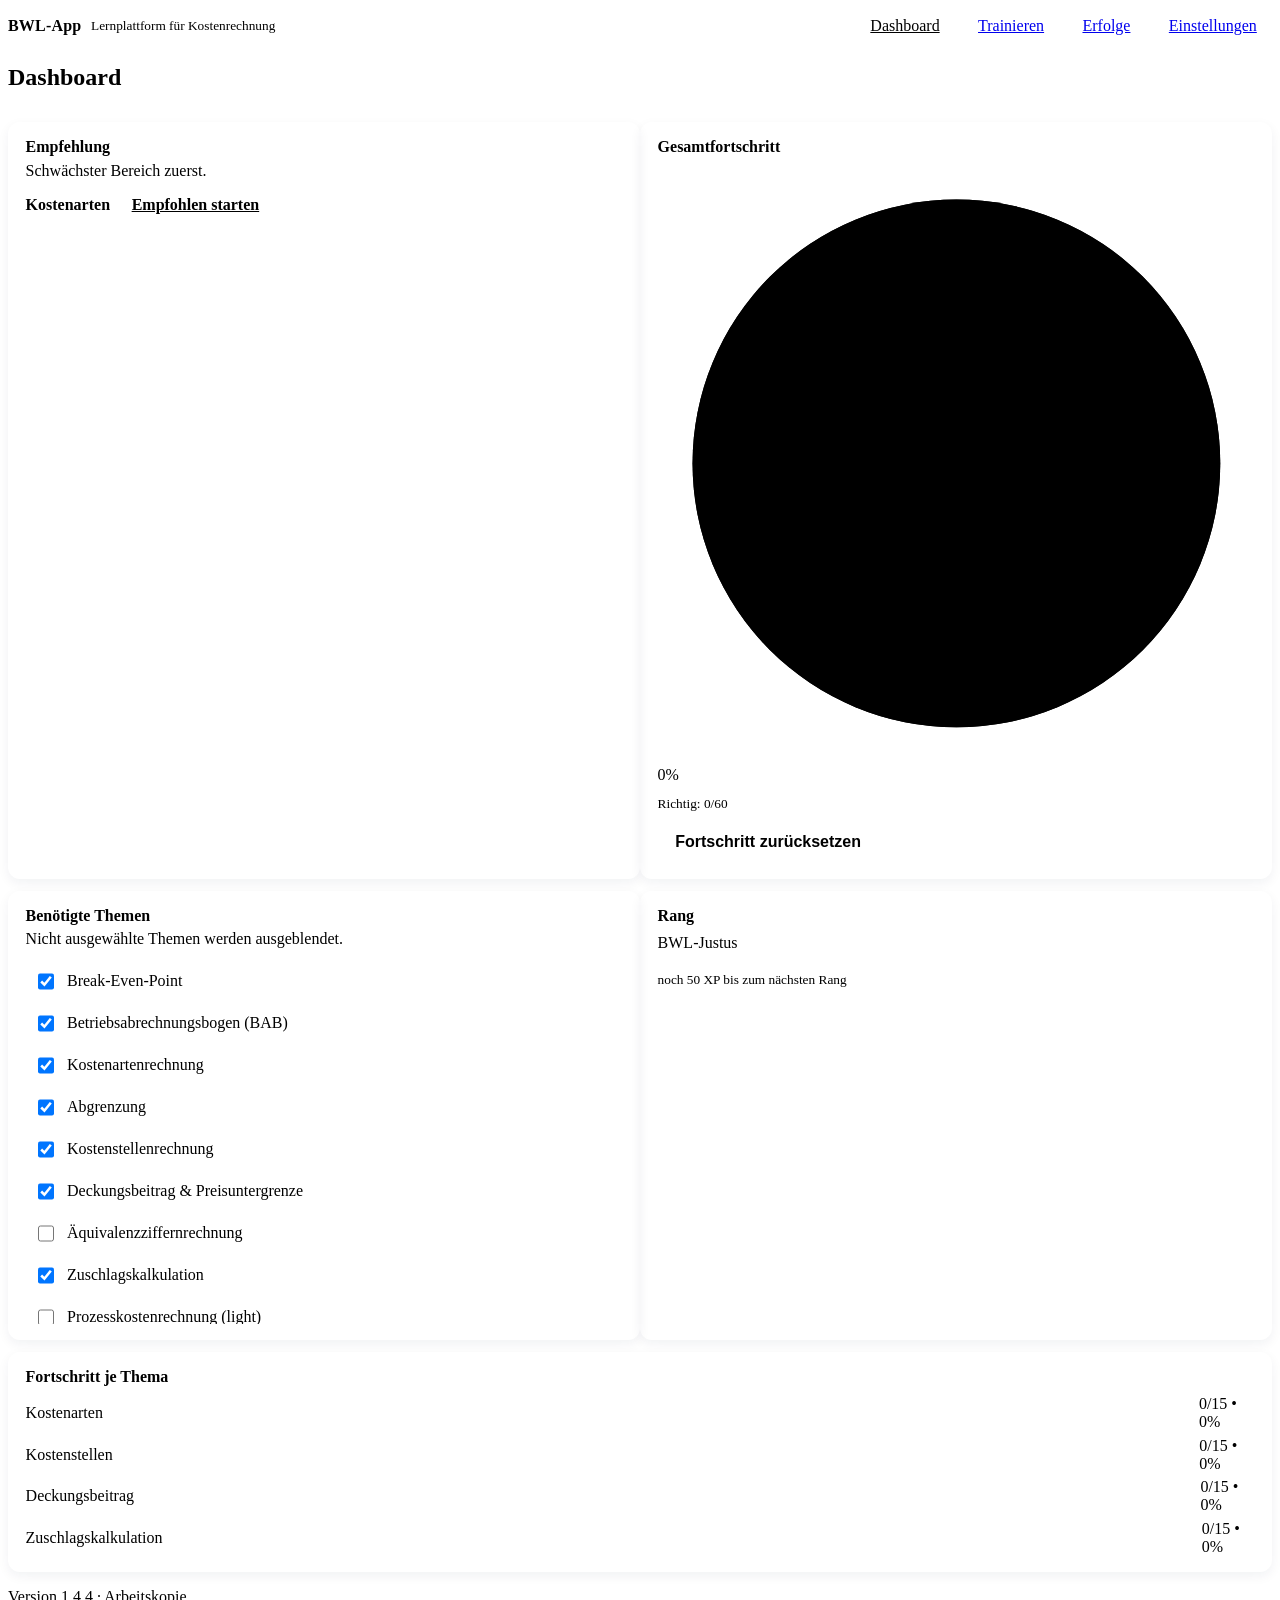
==== index.html @ d72f7c81 "Integrate BWL source improvements with portable repository documentation" ====
<!doctype html>
<html lang="de">
<head>
  <meta charset="utf-8">
  <meta name="viewport" content="width=device-width, initial-scale=1">
  <meta name="color-scheme" content="light dark">
  <title>BWL-App</title>
  <link rel="stylesheet" href="css/style.base.css">
  <link rel="stylesheet" href="css/style.layout.css">
  <link rel="stylesheet" href="css/style.components.css">
  <link rel="stylesheet" href="css/style.accessibility.css">
  <link rel="stylesheet" href="css/style.animations.css">
  <link rel="stylesheet" href="css/style.dashboard.css"><!-- optional je Seite -->
</head>
<body data-page="dashboard">
  <header class="app">
    <div class="container">
      <div class="brand">
        <strong class="brand-title">BWL-App</strong>
        <small class="muted brand-sub">Lernplattform für Kostenrechnung</small>
      </div>
      <nav aria-label="Hauptnavigation">
        <ul class="nav">
          <li><a class="nav-link" href="dashboard.html">Dashboard</a></li>
          <li><a class="nav-link" href="train.html">Trainieren</a></li>
          <li><a class="nav-link" href="achievements.html">Erfolge</a></li>
          <li><a class="nav-link" href="settings.html">Einstellungen</a></li>
        </ul>
      </nav>
    </div>
  </header>
  <main class="container no-page-scroll">
  <section class="card card-fit">
    <h2>Dashboard</h2>
    <div id="notice-disabled" class="mini-card" hidden role="status">
      <p id="notice-disabled-text"></p>
      <button class="btn ghost" id="btn-notice-close" type="button">Schließen</button>
    </div>


    <div class="grid grid-2 clamp-gap">
      <div class="mini-card">
        <h3>Empfehlung</h3>
        <p class="muted">Schwächster Bereich zuerst.</p>
        <div class="flex gap-sm items-center">
          <strong id="recommend-topic">–</strong>
          <a class="btn" id="btn-start-recommend" href="train.html">Empfohlen starten</a>
        </div>
      </div>

      <div class="mini-card">
        <h3>Gesamtfortschritt</h3>
        <div class="flex gap-md items-center">
          <div class="donut" id="overall-progress-donut" role="img" aria-label="Gesamtfortschritt">
            <svg viewBox="0 0 36 36" class="donut-svg" aria-hidden="true">
              <circle class="donut-track" cx="18" cy="18" r="15.9155"></circle>
              <circle class="donut-fill" id="overall-progress-arc" cx="18" cy="18" r="15.9155" stroke-dasharray="0 100"></circle>
            </svg>
            <span id="overall-progress-label" class="donut-label">0%</span>
          </div>
          <div class="flex-1">
            <div class="bar bar-tall"><i id="overall-progress-bar" class="w-0"></i></div>
            <small class="muted">Richtig: <span id="overall-correct">0</span>/<span id="overall-total">0</span></small>
          </div>
        </div>
        <button id="btn-reset-progress" class="btn ghost small" type="button">Fortschritt zurücksetzen</button>
      </div>
    </div>

    <div class="grid grid-2 clamp-gap">
      <div class="mini-card">
        <h3>Benötigte Themen</h3>
        <p class="meta">Nicht ausgewählte Themen werden ausgeblendet.</p>
        <ul id="topic-prefs" class="checklist slim-scroll">
            <li><label><input type="checkbox" data-topic="break_even" checked> Break‑Even‑Point</label></li>
            <li><label><input type="checkbox" data-topic="bab" checked> Betriebsabrechnungsbogen (BAB)</label></li>
            <li><label><input type="checkbox" data-topic="kostenarten" checked> Kostenartenrechnung</label></li>
            <li><label><input type="checkbox" data-topic="abgrenzung" checked> Abgrenzung</label></li>
            <li><label><input type="checkbox" data-topic="kostenstellen" checked> Kostenstellenrechnung</label></li>
            <li><label><input type="checkbox" data-topic="deckungsbeitrag" checked> Deckungsbeitrag & Preisuntergrenze</label></li>
            <li><label><input type="checkbox" data-topic="aequivalenz" checked> Äquivalenzziffernrechnung</label></li>
            <li><label><input type="checkbox" data-topic="zuschlag" checked> Zuschlagskalkulation</label></li>
            <li><label><input type="checkbox" data-topic="prozesskosten" checked> Prozesskostenrechnung (light)</label></li>
            <li><label><input type="checkbox" data-topic="kennzahlen" checked> Kennzahlen (Liquidität, EK‑Quote, Cashflow)</label></li>
            <li><label><input type="checkbox" data-topic="investition" checked> Investitionsrechnung (Amortisation)</label></li>
            <li><label><input type="checkbox" data-topic="lager" checked> Lagerkennziffern</label></li>
          </ul>
      </div>

      <div class="mini-card">
        <h3>Rang</h3>
        <div class="rank-row"><span id="rank-badge-dashboard" class="badge pill">BWL-Justus</span></div>
        <div class="level">
          <div class="bar"><i id="rank-level-fill-dashboard"></i></div>
          <small id="rank-level-label-dashboard" class="muted">Level 1 → 2 · 0/100 XP</small>
        </div>
      </div>
    </div>

    <div class="mini-card slim-scroll">
      <h3>Fortschritt je Thema</h3>
      <div id="topic-progress" class="prog-list"></div>
    </div>
  </section>
</main>



    <footer class="footer">
    <div class="container">
      <p class="muted version-text">Version <span id="app-version">–</span></p>
    </div>
  </footer>


  <script defer src="js/topics.js"></script>
  <script defer src="js/progress.js"></script>
  <script defer src="js/app-shell.js"></script>
  <script defer src="js/quickstart.js"></script>
  <script defer src="js/app.js"></script>
</body>
</html>
---- css/style.layout.css ----
/* ==== LAYOUT: Container, Header, Nav, Grids, Seiten ===================== */

.container{ max-width:1280px; margin:0 auto; padding: calc(var(--space) * 1.25); }
main.container{ padding-top: var(--space-xl); padding-bottom: var(--space-xl); }

.app{ position:sticky; top:0; z-index:40; background:var(--surface); border-bottom:1px solid var(--line); }
.app .container{ display:flex; align-items:center; justify-content:space-between; gap:var(--space); flex-wrap:wrap; }
.brand{ display:flex; align-items:center; gap:.6rem; }
.brand strong{ font-weight:800; letter-spacing:.2px; }

/* Navigation */
.nav{ list-style:none; display:flex; gap:.5rem; padding:0; margin:0; flex-wrap:wrap; }
.nav-btn{
  appearance:none; cursor:pointer; font-weight:800;
  font-size: var(--fs-16);
  border:1px solid var(--line); background:var(--surface); color:var(--ink);
  padding:.55rem .95rem;
  transition: background .15s, box-shadow .18s, transform .06s, border-color .2s;
}
.nav-btn:hover{ background: var(--brand-soft); }
.nav-btn:active{ transform: translateY(1px); }
.nav-btn[aria-current="page"]{ background:var(--brand); color:var(--brand-ink); border-color:transparent; box-shadow:var(--shadow-sm); }

/* Grids & Cards Rahmen */
.grid{ display:grid; grid-template-columns: repeat(12, 1fr); gap: calc(var(--space-lg) * 1.35); }
.grid > *{ grid-column: span 12; }
@media (min-width: 900px){ .grid > *{ grid-column: span 6; } }

.card{
  grid-column: span 12;
  background:var(--surface);
  border:1px solid var(--line);
  border-radius: calc(var(--radius) + 2px);
  padding: calc(var(--space-xl) * 1.05);
  --space-inner: 1rem;
  box-shadow: var(--shadow);
  transition: transform .22s, box-shadow .3s;
}
.card:hover{ transform:none; box-shadow: var(--shadow); }
.card h3{ font-size: var(--fs-20); font-weight:600; margin:0 0 .35rem 0; }
.card .subtle, .card p.subtle{ color:var(--muted); font-size: var(--fs-16); margin:0 0 1rem 0; }
.card > * + *{ margin-top: var(--space-inner); }

/* Dashboard spacing */
.grid.spaced{ gap: calc(var(--space-lg) * 1.6); }
.grid.spaced.two-col{ grid-template-columns: repeat(2, minmax(0,1fr)); }
.grid.spaced.one-col{ grid-template-columns: 1fr; }

/* --- Training Layout ----------------------------------------------------- */
/* Donut & Bars helpers (CSP-safe templates) */
.donut-row{ display:grid; grid-template-columns:auto 1fr; gap:.6rem; align-items:center; }
.donut-wrap{ display:flex; align-items:center; justify-content:center; }
.donut-info{ display:grid; gap:.25rem; }
.title-strong{ font-weight:800; }
.bar-card{ display:grid; gap:.4rem; }
.bar-head{ display:flex; justify-content:space-between; align-items:center; }

.train-layout{
  display:grid;
  grid-template-columns:minmax(0,1fr) minmax(280px,340px);
  gap: calc(var(--space-lg) * 1.15);
  align-items:start;
}
@media (max-width:1024px){
  .train-layout{ grid-template-columns:1fr; }
  .sidebar{ order:-1; }
}
.sidebar{
  display:grid; gap:var(--space); align-content:start;
  background:transparent; border:0; box-shadow:none; padding:0;
}
/* Seite selbst nicht scrollen */
.no-page-scroll {
  min-height: calc(100vh - var(--header-h, 64px) - var(--footer-h, 52px));
  display: grid;
}

/* Karte füllt die Höhe, Inhalt scrollt intern */
.card-fit {
  display: grid;
  grid-template-rows: auto 1fr;
  min-height: calc(100vh - var(--header-h, 64px) - var(--footer-h, 52px) - 2rem);
}

.slim-scroll {
  overflow: auto;
  max-height: 40vh; /* bei Bedarf je Karte anpassen */
}

/* Train-Layout: Sidebar fix, Task scrollt intern */
.task-area .task-slot { overflow: auto; max-height: 50vh; }
.sidebar .mini-card.slim-scroll { max-height: 50vh; }

/* --- Fix: Task area sometimes not visible ------------------------------ */
/* Ensure the training card lays out a header (controls) and a content slot */
.task-area{ 
  display:grid; 
  grid-template-rows:auto 1fr; 
  gap: var(--space);
}

/* The slot that receives the generated exercise must have height */
.task-area .task-slot{
  display:block;
  min-height: 320px;              /* guarantees visible area */
  padding: .25rem 0;              /* breathing room without breaking layout */
  overflow:auto;                  /* scroll inside, not the page */
}

/* If engine hasn’t mounted content yet, show a subtle placeholder */
.task-area .task-slot:empty::before{
  content: "Keine Aufgabe verfügbar – wähle ein Thema und klicke Start.";
  color: var(--muted);
  font-size: var(--fs-16);
}

/* Prevent parent containers from collapsing in the train view */
.train-layout .card-fit{ 
  grid-template-rows:auto 1fr; 
  min-height: calc(100vh - var(--header-h, 64px) - var(--footer-h, 52px) - 2rem);
}

/* Slightly larger internal scroll height so long tasks fit */
.task-area .task-slot.slim-scroll{ max-height: 60vh; }
/* Integration: header, task, controls, calculator within the existing train layout. */
.task-area { grid-template-rows: auto minmax(320px, 1fr) auto auto; min-width: 0; }
.task-controls { flex-wrap: wrap; }
.grid.spaced > * { grid-column: auto; }
@media (max-width: 640px) { .grid.spaced.two-col { grid-template-columns: 1fr; } }
---- css/style.components.css ----
/* ==== COMPONENTS: Cards, Buttons, Forms, Tiles, Calc, Progress, Tooltips */

.card h2 + p, .card h3 + p{ margin-top:.35rem; }

/* Buttons */
.btn{
  appearance:none; cursor:pointer; font-weight:800; font-size: var(--fs-16);
  border:1px solid var(--line); background:var(--surface); color:var(--ink);
  border-radius:12px; padding:.75rem 1.1rem;
  transition: transform .06s, box-shadow .18s, background-color .12s, border-color .12s;
}
.btn.ghost{ background: transparent; color: var(--brand); border-color: var(--brand); }
.btn.ghost:hover{ background: var(--brand-soft); }
.btn.primary{ background:var(--brand); color:var(--brand-ink); border-color:transparent; box-shadow: var(--shadow-sm); }
.btn:hover{ box-shadow: 0 6px 16px rgba(10,37,64,.10); }
.btn-sm{ padding:.55rem .8rem; font-size:var(--fs-14); }
.btn-lg{ padding:.9rem 1.25rem; font-size:var(--fs-18); }
.btn.btn-xs{ padding:.35rem .6rem; font-size:12px; border-radius:8px; }
.btn.ghost.btn-xs{ color:var(--muted); border-color: var(--line); }
/* Toggle-sized button */
.btn.toggle{ padding:.3rem .55rem; font-size:12px; border-radius:999px; }
.btn:disabled, .btn[disabled]{ opacity:.55; cursor:not-allowed; filter:grayscale(.1); box-shadow:none; }

/* Active tab indication via aria-current */
nav [aria-current="page"],
.btn[aria-current="page"]{
  background: var(--brand-soft);
  border-color: color-mix(in oklab, var(--brand), white 35%);
  color: var(--brand);
}

/* Prüfen-Button reagiert auf Ergebnis (Animationen in style.animations.css) */
.btn.ok{
  background: color-mix(in oklab, var(--ok), white 18%);
  color: var(--brand-ink);
  border-color: transparent;
  box-shadow: 0 0 0 2px rgba(26,158,103,.18);
}
.btn.err{
  background: color-mix(in oklab, var(--err), white 14%);
  color: var(--brand-ink);
  border-color: transparent;
  box-shadow: 0 0 0 2px rgba(214,69,69,.18);
}

/* Actions-Reihen */
.card .actions, .task-controls{
  display:flex; gap:.6rem; align-items:center; margin-top:1rem;
}
.card .actions .btn.primary, .task-controls .btn.primary{ margin-left:auto; }

/* Formulare */
select, input{
  padding:.65rem .9rem; border-radius:10px; font-weight:700; font-size: var(--fs-16);
  border:1.5px solid var(--line-strong); background:var(--surface); color:var(--ink);
  transition: background-color .12s, border-color .12s, box-shadow .15s;
}
input.ok{ border-color: var(--ok) !important; background:#F3FCF7 !important; }
input.err{ border-color: var(--err) !important; background:#FFF2F1 !important; }

/* Dashboard CTA sizes */
#btn-quickstart, #btn-reco{ font-size: var(--fs-14); padding:.5rem .8rem; line-height: 1.2; }
#dashboard select{ font-size: var(--fs-14); padding:.45rem .7rem; }

/* Checklist */
.checklist{ list-style:none; padding:0; margin:0; display:grid; gap:.5rem; }
.checklist li{ margin:0; }
.checklist label{ display:flex; align-items:center; gap:.6rem; padding:.35rem .5rem; border:1px dashed var(--line); border-radius:10px; }
.checklist input[type="checkbox"]{ width:1.05rem; height:1.05rem; accent-color: var(--brand); }

/* Tiles */
.tile{
  display:flex; flex-direction:column; align-items:flex-start; gap:.25rem; cursor:pointer;
  padding:1.05rem 1.15rem; border:1px solid var(--line); border-radius:12px; background:var(--surface); box-shadow: var(--shadow-sm);
  transition: border-color .15s, background-color .15s, box-shadow .18s, transform .06s;
}
.tile .t{ font-weight:800; letter-spacing:.2px; }
.tile small{ font-size: var(--fs-14); color: var(--muted); }
.tile:hover{
  background: color-mix(in oklab, var(--brand-soft), white 60%);
  border-color: color-mix(in oklab, var(--brand), white 40%);
  box-shadow: var(--shadow);
}
.tile:active{ transform: translateY(1px); }
@media (min-width:1200px){ #topic-tiles > *{ grid-column: span 4; } }

/* Mini-Cards (Sidebar) */
.mini-card{
  background:var(--surface); border:1px solid var(--line); border-radius:12px;
  padding:1rem 1.1rem; box-shadow:0 4px 12px rgba(10,37,64,.06);
  transition: transform .18s, box-shadow .28s;
}
.mini-card > * + *{ margin-top:.55rem; }
.mini-card:hover{ transform: translateY(-1px); box-shadow: var(--shadow); }

/* Mini-card Icons */
.mini-card[data-icon]{ padding-left: calc(.8rem + 32px + .6rem); position:relative; }
.mini-card[data-icon]::before{
  content:""; position:absolute; left:.9rem; top:.9rem; width:24px; height:24px;
  background: currentColor; opacity:.9;
  -webkit-mask: var(--icon) no-repeat center / contain;
          mask: var(--icon) no-repeat center / contain;
}
.mini-card.icon-break-even{ --icon: url('../assets/icons/break-even.svg'); }
.mini-card.icon-bab{ --icon: url('../assets/icons/bab.svg'); }
.mini-card.icon-kostenarten{ --icon: url('../assets/icons/kostenarten.svg'); }
.mini-card.icon-abgrenzung{ --icon: url('../assets/icons/abgrenzung.svg'); }
.mini-card.icon-kostenstellen{ --icon: url('../assets/icons/kostenstellen.svg'); }
.mini-card.icon-stufenleiter{ --icon: url('../assets/icons/stufenleiter.svg'); }
.mini-card.icon-deckungsbeitrag{ --icon: url('../assets/icons/deckungsbeitrag.svg'); }
.mini-card.icon-aequivalenz{ --icon: url('../assets/icons/aequivalenz.svg'); }
.mini-card.icon-zuschlag{ --icon: url('../assets/icons/zuschlag.svg'); }
.mini-card.icon-prozesskosten{ --icon: url('../assets/icons/prozesskosten.svg'); }
.mini-card.icon-kennzahlen{ --icon: url('../assets/icons/kennzahlen.svg'); }
.mini-card.icon-investition{ --icon: url('../assets/icons/investition.svg'); }
.mini-card.icon-lager{ --icon: url('../assets/icons/lager.svg'); }

/* Calculator */
#calc-panel{ border:1px solid var(--line); border-radius:12px; }
#calc-panel .calc-output{
  width:100%; font-weight:800; font-size: var(--fs-18);
  padding:.65rem .75rem; border:1.5px solid var(--line-strong); border-radius:10px;
  background:var(--surface); color:var(--ink);
}
.calc-card{ margin-top:.6rem; padding:1rem; }
.calc-header{ display:flex; align-items:center; justify-content:space-between; gap:.6rem; flex-wrap:wrap; }
.calc-body{ margin-top:.6rem; }
.calc-hint{ display:block; margin-top:.35rem; }

/* Progress */
.progress{ display:grid; gap:.35rem; }
.progress .row{ display:flex; align-items:center; gap:.6rem; }
.progress .label, .progress .value{ color:var(--muted); font-size:var(--fs-14); }
.progress .value{ margin-left:auto; }
.progress .track{
  width:100%; height:10px; border-radius:999px;
  background:var(--bar-bg); border:1px solid var(--line);
  overflow:hidden; position:relative;
}
.progress .fill{ height:100%; width:0%; background:var(--bar); border-radius:999px; transition: width .25s ease; }
/* Legacy alias */
.bar{ width:100%; height:10px; background:var(--bar-bg); border:1px solid var(--line); border-radius:999px; overflow:hidden; }
.bar > .fill{ height:100%; width:0%; background:var(--bar); transition: width .25s ease; border-radius:999px; }

/* Width utilities (CSP-safe) */
[class^="w-"], [class*=" w-"]{ max-width:100%; }
.w-0{width:0%} .w-1{width:1%} .w-2{width:2%} .w-3{width:3%} .w-4{width:4%} .w-5{width:5%}
.w-6{width:6%} .w-7{width:7%} .w-8{width:8%} .w-9{width:9%} .w-10{width:10%}
.w-11{width:11%} .w-12{width:12%} .w-13{width:13%} .w-14{width:14%} .w-15{width:15%}
.w-16{width:16%} .w-17{width:17%} .w-18{width:18%} .w-19{width:19%} .w-20{width:20%}
.w-21{width:21%} .w-22{width:22%} .w-23{width:23%} .w-24{width:24%} .w-25{width:25%}
.w-26{width:26%} .w-27{width:27%} .w-28{width:28%} .w-29{width:29%} .w-30{width:30%}
.w-31{width:31%} .w-32{width:32%} .w-33{width:33%} .w-34{width:34%} .w-35{width:35%}
.w-36{width:36%} .w-37{width:37%} .w-38{width:38%} .w-39{width:39%} .w-40{width:40%}
.w-41{width:41%} .w-42{width:42%} .w-43{width:43%} .w-44{width:44%} .w-45{width:45%}
.w-46{width:46%} .w-47{width:47%} .w-48{width:48%} .w-49{width:49%} .w-50{width:50%}
.w-51{width:51%} .w-52{width:52%} .w-53{width:53%} .w-54{width:54%} .w-55{width:55%}
.w-56{width:56%} .w-57{width:57%} .w-58{width:58%} .w-59{width:59%} .w-60{width:60%}
.w-61{width:61%} .w-62{width:62%} .w-63{width:63%} .w-64{width:64%} .w-65{width:65%}
.w-66{width:66%} .w-67{width:67%} .w-68{width:68%} .w-69{width:69%} .w-70{width:70%}
.w-71{width:71%} .w-72{width:72%} .w-73{width:73%} .w-74{width:74%} .w-75{width:75%}
.w-76{width:76%} .w-77{width:77%} .w-78{width:78%} .w-79{width:79%} .w-80{width:80%}
.w-81{width:81%} .w-82{width:82%} .w-83{width:83%} .w-84{width:84%} .w-85{width:85%}
.w-86{width:86%} .w-87{width:87%} .w-88{width:88%} .w-89{width:89%} .w-90{width:90%}
.w-91{width:91%} .w-92{width:92%} .w-93{width:93%} .w-94{width:94%} .w-95{width:95%}
.w-96{width:96%} .w-97{width:97%} .w-98{width:98%} .w-99{width:99%} .w-100{width:100%}

/* Tooltips (CSP-safe) */
[data-tip]{ position:relative; }
[data-tip]::after{
  content: attr(data-tip);
  position:absolute; left:50%; transform:translateX(-50%) translateY(-6px);
  bottom:calc(100% + 8px); max-width:280px; width:max-content;
  padding:.35rem .55rem; font-size:.8rem; line-height:1.2; font-weight:600;
  color:var(--ink); background:var(--surface);
  border:1px solid var(--line); border-radius:8px; box-shadow:var(--shadow-sm);
  opacity:0; pointer-events:none; transition:opacity .12s, transform .12s; z-index:60; white-space:normal;
}
[data-tip]::before{
  content:""; position:absolute; left:50%; transform:translateX(-50%) rotate(45deg);
  bottom:calc(100% + 4px); width:10px; height:10px; background:var(--surface);
  border-left:1px solid var(--line); border-top:1px solid var(--line); opacity:0; transition:opacity .12s; z-index:61;
}
[data-tip]:hover::after,[data-tip]:focus-visible::after{ opacity:1; transform:translateX(-50%) translateY(0); }
[data-tip]:hover::before,[data-tip]:focus-visible::before{ opacity:1; }

/* Error Overlay (CSP-safe) */
.err-overlay{
  position: fixed; right: 12px; bottom: 12px; z-index: 99999;
  max-width: 420px; background: var(--surface); border:1px solid var(--line);
  border-radius: 10px; box-shadow: var(--shadow-lg);
  padding: 10px 12px; font-size: 12px; color: var(--ink);
}
.err-head{ display:flex; align-items:center; justify-content:space-between; gap:8px; }
.err-title{ font-weight:700; }
.err-stats{ opacity:.7; }
.err-list{ margin:6px 0 0; padding-left:18px; }
.err-actions{ display:flex; gap:8px; justify-content:flex-end; margin-top:8px; }

/* ==== Engine.js Tooltips (CSP-safe, global) ================================= */
#bwl-tip.bwl-tip{
  position: fixed;
  z-index: 9999;
  max-width: 28rem;
  pointer-events: none;
  padding: .45rem .6rem;
  border: 1px solid var(--line);
  border-radius: 8px;
  background: var(--surface);
  box-shadow: var(--shadow);
  font-size: var(--fs-14);
  color: var(--text);
  display: none; /* visibility controlled via .is-visible */
}
#bwl-tip.is-visible{ display:block; }
@media (prefers-reduced-motion: reduce){
  #bwl-tip{ transition: none !important; }
}

/* ==== Buttons: focus/active clarity & subtle visited-state =================== */
.btn:focus-visible{ outline: 3px solid color-mix(in oklab, var(--brand), white 60%); outline-offset: 2px; }
.btn:active{ transform: translateY(1px); }

/* When a check happened, keep button colored to match result (class applied in JS) */
.btn.ok.persist, .btn.err.persist{ filter: saturate(1.05); box-shadow: 0 0 0 3px color-mix(in oklab, var(--ink), transparent 90%); }

/* ==== Cards spacing tweaks (more breathing room inside cards) ================ */
.card > * + *{ margin-top: .75rem; }
.card .actions{ margin-top: 1rem; }

/* ==== Calculator hint pulse for empty enter (paired with .hint class) ======== */
input.hint{ animation: pulseGrey .16s ease-out; }

/* ==== Progress bars: keep a pleasant blue and smooth anim ==================== */
.progress .track{ background: var(--bar-bg, #EEF2F7); }
.progress .fill{ background: var(--bar, #5B9BFF); transition: width .25s ease; }

/* ==== Compact cards & tables for training tasks ============================ */
.card.compact{ font-size: var(--fs-14); line-height: 1.35; }

/* Base table (safe if not defined elsewhere) */
.bab-table{ width:100%; border-collapse:separate; border-spacing:0; }
.bab-table th, .bab-table td{ padding:.55rem .65rem; border-bottom:1px solid var(--line); vertical-align:middle; }
.bab-table th{ text-align:left; font-weight:800; }

/* Compact variant (smaller paddings for dense layouts) */
.bab-table.compact th, .bab-table.compact td{ padding:.4rem .5rem; }

/* Inputs inside tables stay readable but small */
.bab-table input{ width:10ch; max-width:100%; font-size:inherit; padding:.45rem .55rem; border-radius:8px; }

/* Inline info button ("i") used in tasks */
.info-btn{
  display:inline-grid; place-items:center; width:18px; height:18px;
  border:1px solid var(--line); border-radius:999px; font-size:11px; font-weight:800;
  color: var(--muted); background: var(--surface); cursor:help; margin-left:.35rem;
}
.info-btn:hover, .info-btn:focus-visible{ color: var(--brand); border-color: color-mix(in oklab, var(--brand), white 40%); }
/* Connections required by the merged templates; retain D's visual tokens. */
.task-fields { display: grid; gap: .6rem; }
.calc-table { width: 100%; border-collapse: separate; border-spacing: .5rem .4rem; }
.calc-table th { text-align: left; }
.bar > i { display: block; height: 100%; background: var(--bar); }
.nav-link { display: inline-block; padding: .55rem .95rem; border: 1px solid var(--line); border-radius: 10px; }
select.ok { border-color: var(--ok); }
select.err { border-color: var(--err); }
.btn[aria-disabled="true"] { opacity: .55; cursor: default; }
[hidden] { display: none !important; }
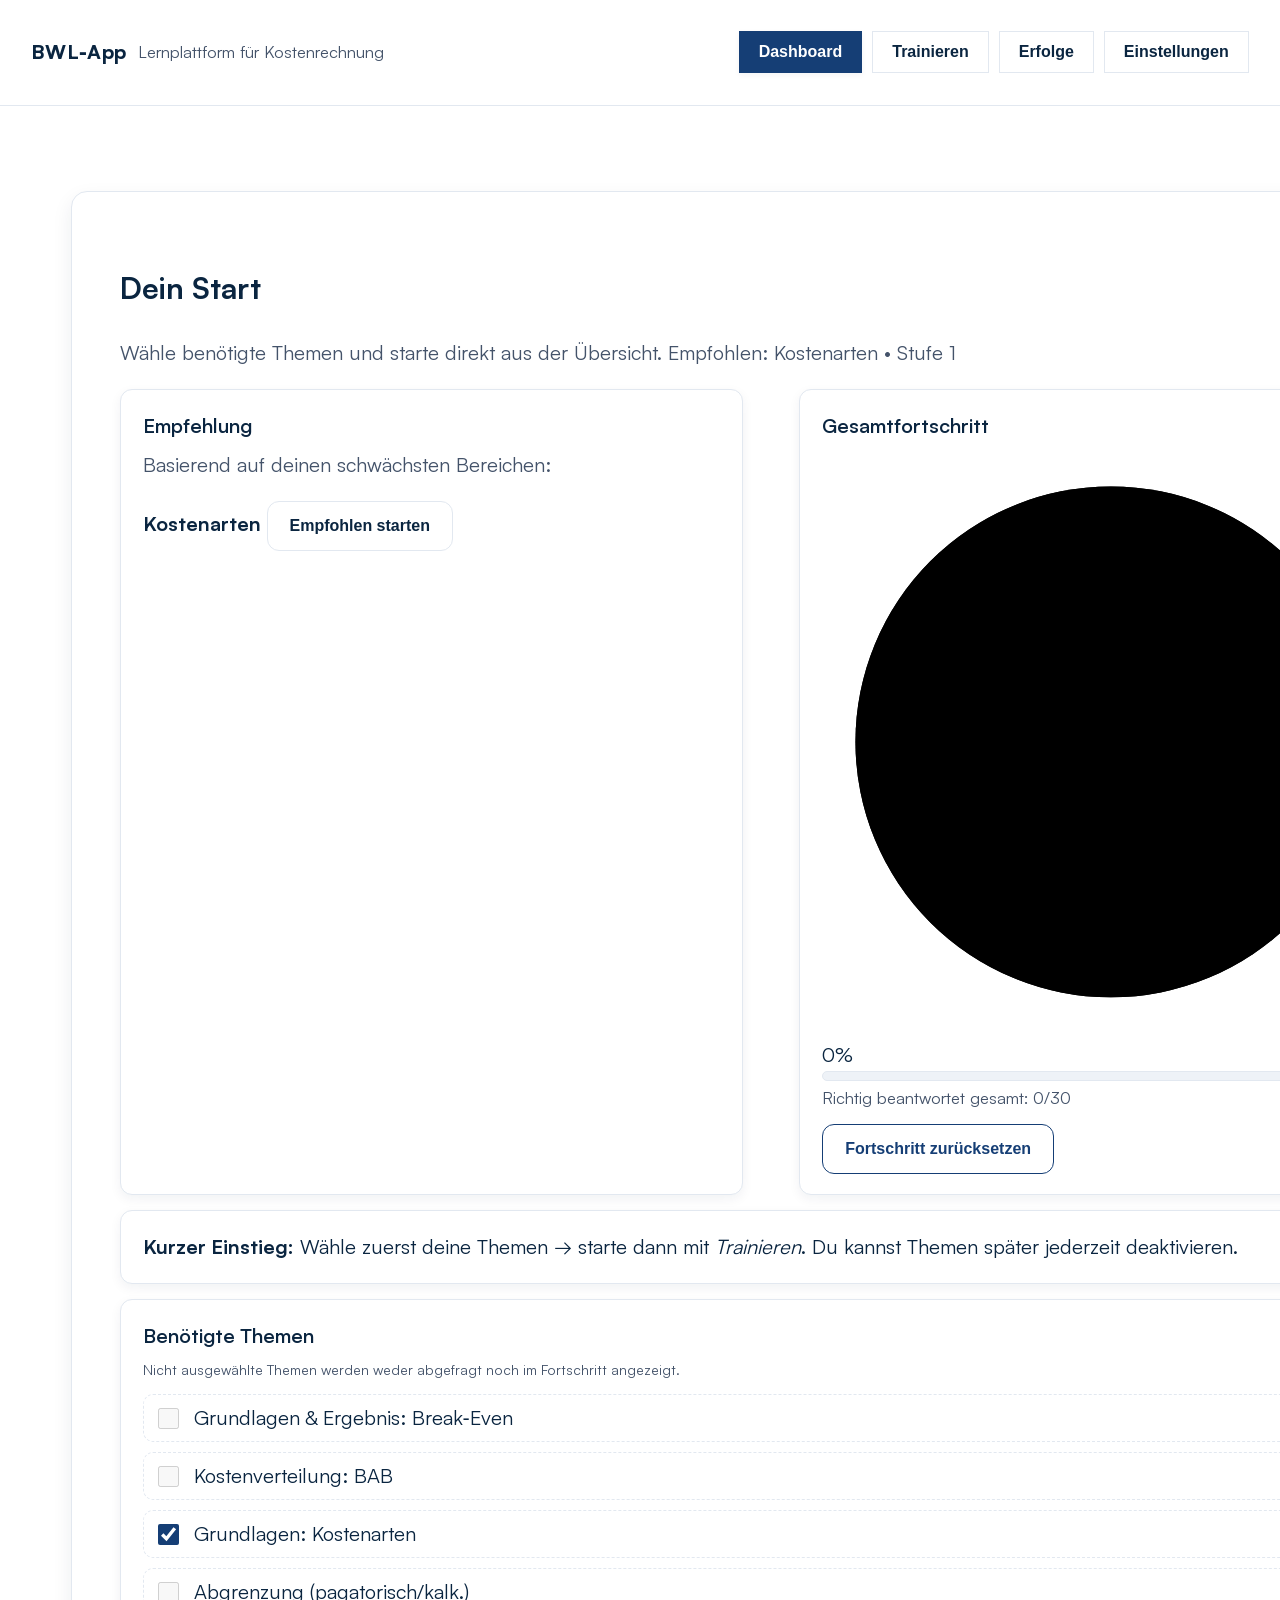
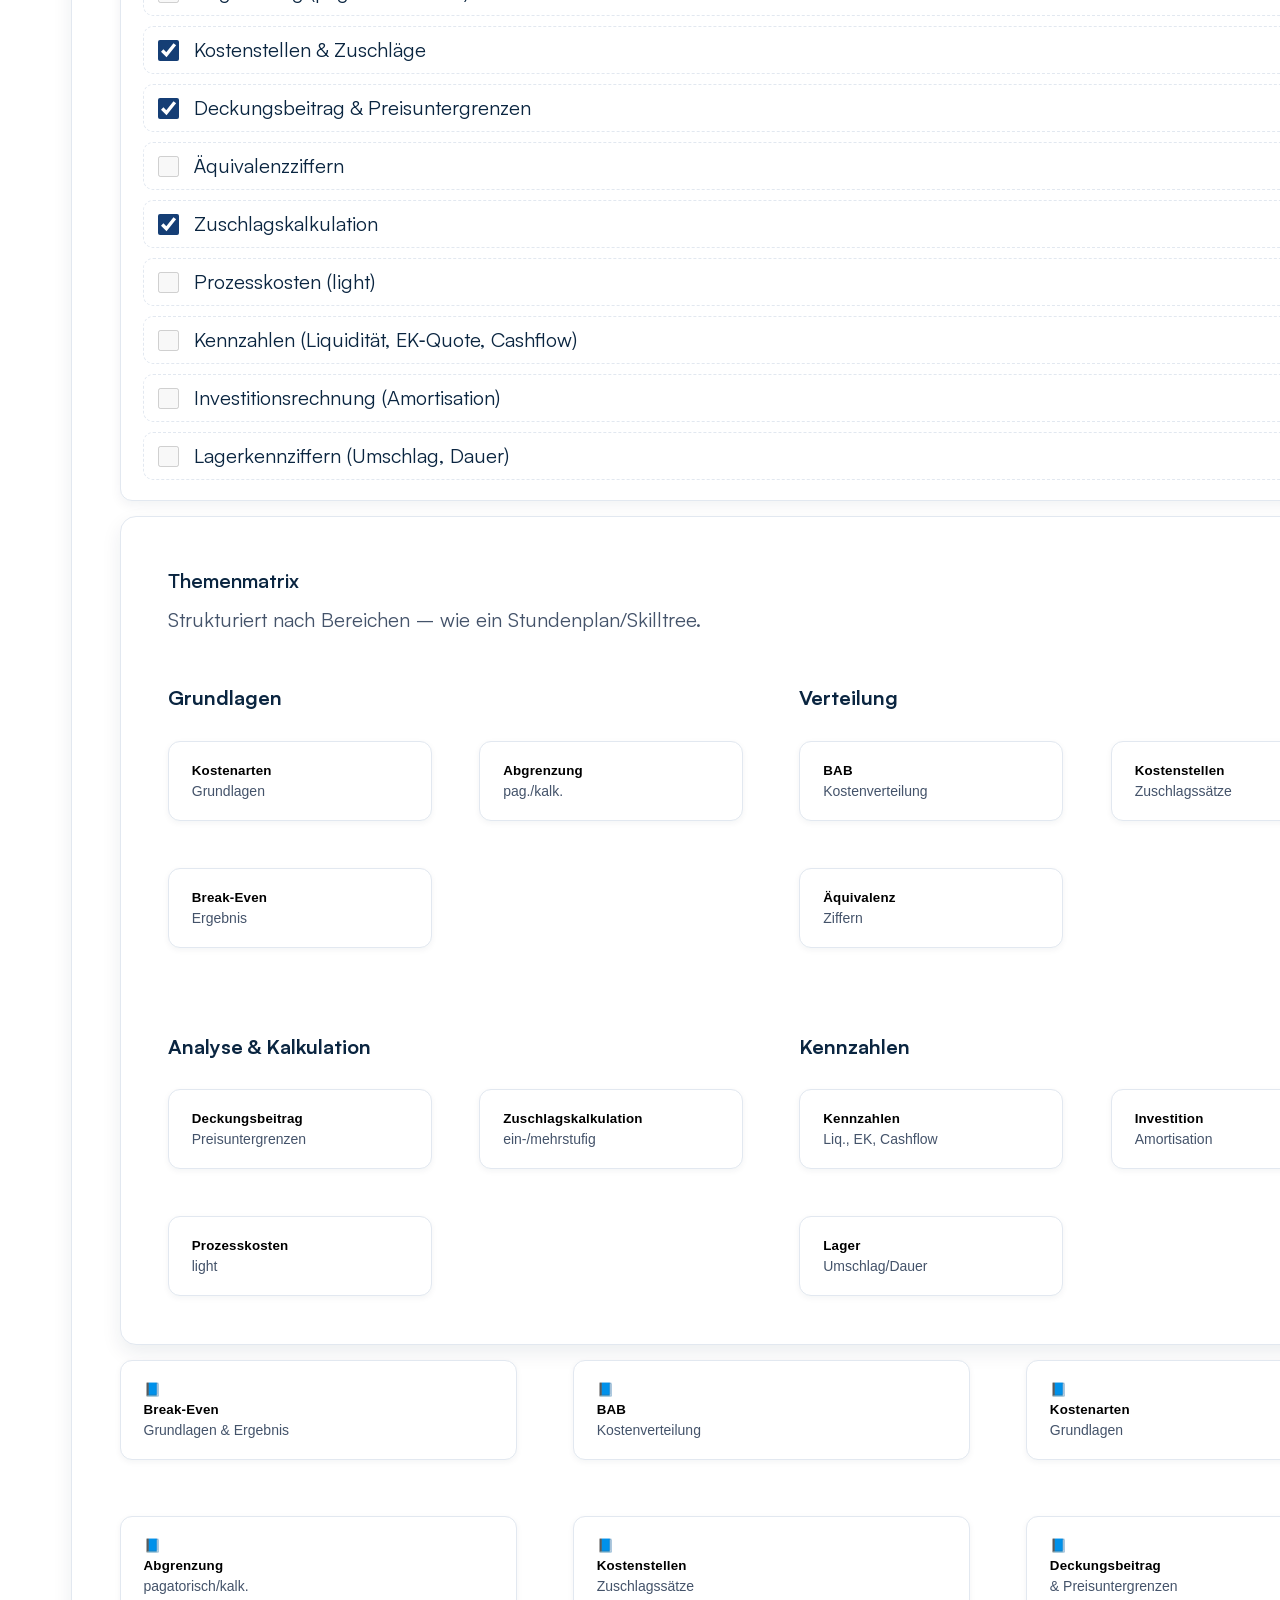
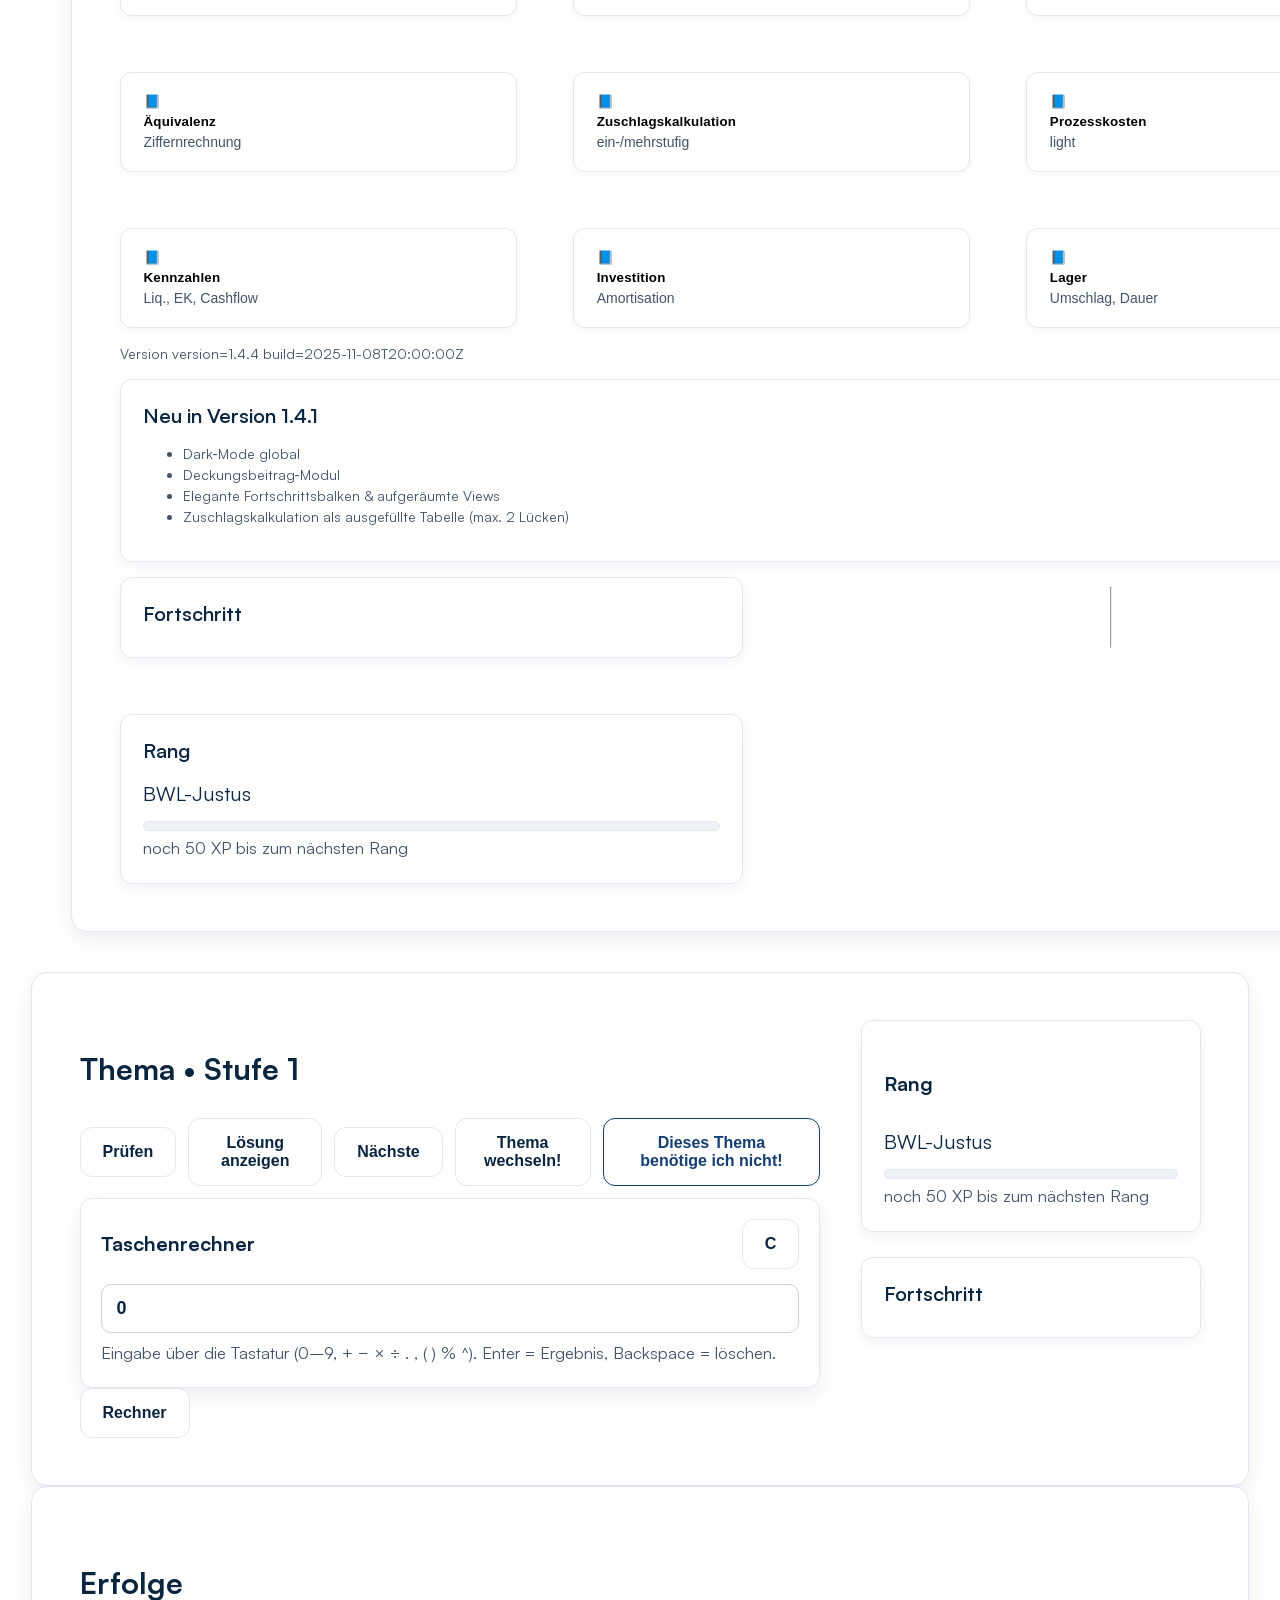
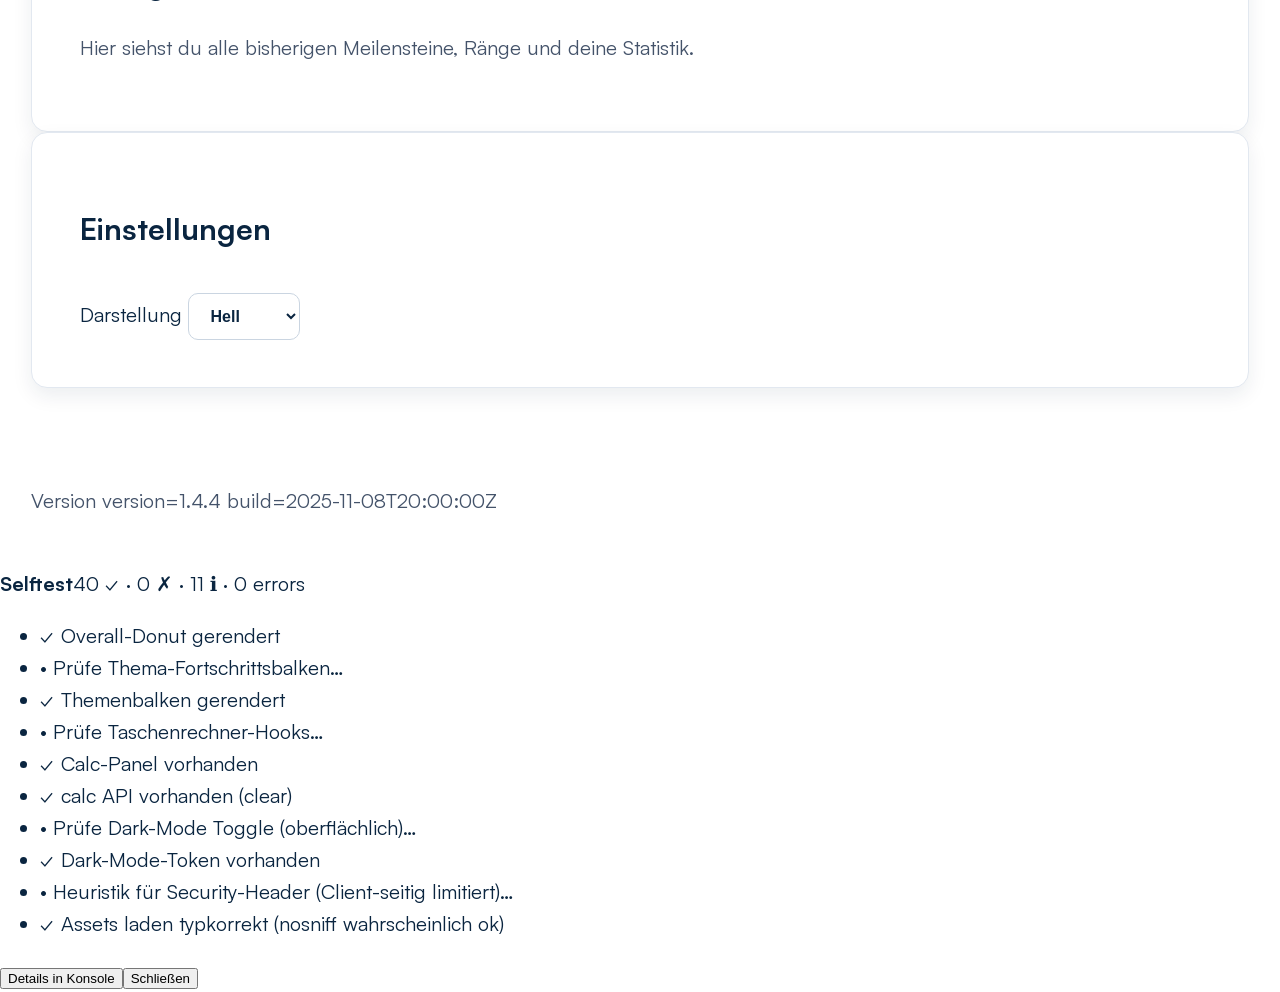
==== commit d1bb8219: "Preserve selected BWL 1.4.4 reference sources" ====
--- a/index.html
+++ b/index.html
@@ -4,119 +4,282 @@
   <meta charset="utf-8">
   <meta name="viewport" content="width=device-width, initial-scale=1">
   <meta name="color-scheme" content="light dark">
-  <title>BWL-App</title>
+  <title>BWL Lern‑App</title>
   <link rel="stylesheet" href="css/style.base.css">
   <link rel="stylesheet" href="css/style.layout.css">
   <link rel="stylesheet" href="css/style.components.css">
   <link rel="stylesheet" href="css/style.accessibility.css">
   <link rel="stylesheet" href="css/style.animations.css">
-  <link rel="stylesheet" href="css/style.dashboard.css"><!-- optional je Seite -->
+  <link rel="stylesheet" href="css/style.dashboard.css">
 </head>
-<body data-page="dashboard">
+
+<body>
+  <div id="notice-disabled" class="hidden" role="alert">
+    <span>Hinweis: Einige Module sind derzeit deaktiviert.</span>
+    <button id="btn-notice-close" class="btn ghost small" type="button">Schließen</button>
+  </div>
   <header class="app">
     <div class="container">
       <div class="brand">
-        <strong class="brand-title">BWL-App</strong>
+        <strong class="brand-title">BWL‑App</strong>
         <small class="muted brand-sub">Lernplattform für Kostenrechnung</small>
       </div>
       <nav aria-label="Hauptnavigation">
         <ul class="nav">
-          <li><a class="nav-link" href="dashboard.html">Dashboard</a></li>
-          <li><a class="nav-link" href="train.html">Trainieren</a></li>
-          <li><a class="nav-link" href="achievements.html">Erfolge</a></li>
-          <li><a class="nav-link" href="settings.html">Einstellungen</a></li>
+          <li><button class="nav-btn" data-view="dashboard" aria-current="page">Dashboard</button></li>
+          <li><button class="nav-btn" data-view="train">Trainieren</button></li>
+          <li><button class="nav-btn" data-view="achievements">Erfolge</button></li>
+          <li><button class="nav-btn" data-view="settings">Einstellungen</button></li>
         </ul>
       </nav>
     </div>
   </header>
-  <main class="container no-page-scroll">
-  <section class="card card-fit">
-    <h2>Dashboard</h2>
-    <div id="notice-disabled" class="mini-card" hidden role="status">
-      <p id="notice-disabled-text"></p>
-      <button class="btn ghost" id="btn-notice-close" type="button">Schließen</button>
-    </div>
-
-
-    <div class="grid grid-2 clamp-gap">
-      <div class="mini-card">
-        <h3>Empfehlung</h3>
-        <p class="muted">Schwächster Bereich zuerst.</p>
-        <div class="flex gap-sm items-center">
-          <strong id="recommend-topic">–</strong>
-          <a class="btn" id="btn-start-recommend" href="train.html">Empfohlen starten</a>
-        </div>
-      </div>
-
-      <div class="mini-card">
-        <h3>Gesamtfortschritt</h3>
-        <div class="flex gap-md items-center">
-          <div class="donut" id="overall-progress-donut" role="img" aria-label="Gesamtfortschritt">
-            <svg viewBox="0 0 36 36" class="donut-svg" aria-hidden="true">
-              <circle class="donut-track" cx="18" cy="18" r="15.9155"></circle>
-              <circle class="donut-fill" id="overall-progress-arc" cx="18" cy="18" r="15.9155" stroke-dasharray="0 100"></circle>
-            </svg>
-            <span id="overall-progress-label" class="donut-label">0%</span>
-          </div>
-          <div class="flex-1">
-            <div class="bar bar-tall"><i id="overall-progress-bar" class="w-0"></i></div>
-            <small class="muted">Richtig: <span id="overall-correct">0</span>/<span id="overall-total">0</span></small>
-          </div>
-        </div>
-        <button id="btn-reset-progress" class="btn ghost small" type="button">Fortschritt zurücksetzen</button>
-      </div>
-    </div>
-
-    <div class="grid grid-2 clamp-gap">
-      <div class="mini-card">
-        <h3>Benötigte Themen</h3>
-        <p class="meta">Nicht ausgewählte Themen werden ausgeblendet.</p>
-        <ul id="topic-prefs" class="checklist slim-scroll">
-            <li><label><input type="checkbox" data-topic="break_even" checked> Break‑Even‑Point</label></li>
-            <li><label><input type="checkbox" data-topic="bab" checked> Betriebsabrechnungsbogen (BAB)</label></li>
-            <li><label><input type="checkbox" data-topic="kostenarten" checked> Kostenartenrechnung</label></li>
-            <li><label><input type="checkbox" data-topic="abgrenzung" checked> Abgrenzung</label></li>
-            <li><label><input type="checkbox" data-topic="kostenstellen" checked> Kostenstellenrechnung</label></li>
-            <li><label><input type="checkbox" data-topic="deckungsbeitrag" checked> Deckungsbeitrag & Preisuntergrenze</label></li>
-            <li><label><input type="checkbox" data-topic="aequivalenz" checked> Äquivalenzziffernrechnung</label></li>
+
+  <main class="container" id="app-root">
+    <!-- Dashboard -->
+    <section class="view active only-dashboard" data-view="dashboard">
+      <div class="card only-dashboard my-card-gap">
+        <h2>Dein Start</h2>
+        <p class="muted">Wähle benötigte Themen und starte direkt aus der Übersicht. <span id="reco-label" class="ml-8"></span></p>
+
+        <div class="grid spaced my-grid-gap">
+          <!-- Empfohlenes Thema -->
+          <div class="mini-card" id="card-recommend">
+            <h3>Empfehlung</h3>
+            <p class="muted">Basierend auf deinen schwächsten Bereichen:</p>
+            <div class="flex gap-sm items-center">
+              <strong id="recommend-topic">–</strong>
+              <button class="btn" id="btn-start-recommend">Empfohlen starten</button>
+            </div>
+          </div>
+
+          <!-- Gesamtfortschritt (Donut/Bar) -->
+          <div class="mini-card" id="card-overall">
+            <h3>Gesamtfortschritt</h3>
+            <div class="flex gap-md items-center">
+              <div class="donut" id="overall-progress-donut" aria-label="Gesamtfortschritt" role="img">
+                <svg viewBox="0 0 36 36" class="donut-svg" aria-hidden="true" focusable="false">
+                  <circle class="donut-track" cx="18" cy="18" r="15.9155"></circle>
+                  <circle class="donut-fill" id="overall-progress-arc" cx="18" cy="18" r="15.9155" stroke-dasharray="0 100"></circle>
+                </svg>
+                <span id="overall-progress-label" class="donut-label">0%</span>
+              </div>
+              <div class="flex-1">
+                <div class="bar bar-tall"><i id="overall-progress-bar" class="w-0"></i></div>
+                <small class="muted">Richtig beantwortet gesamt: <span id="overall-correct">0</span>/<span id="overall-total">0</span></small>
+              </div>
+            </div>
+              <button id="btn-reset-progress" class="btn ghost small" type="button">Fortschritt zurücksetzen</button>
+          </div>
+
+          <!-- Humor-Banner -->
+          <div class="mini-card" id="card-humor" aria-live="polite">
+            <h3>Motivation</h3>
+            <p id="humor-line" class="muted">Dein Taschenrechner ist stolz auf dich 😎 — er hat heute schon 3 mal eingeatmet und einmal Pi angezwinkert.</p>
+          </div>
+        </div>
+
+        <div class="mini-card" id="onboarding-hint">
+          <strong>Kurzer Einstieg:</strong> Wähle zuerst deine Themen → starte dann mit <em>Trainieren</em>. Du kannst Themen später jederzeit deaktivieren.
+        </div>
+
+        <!-- Themenauswahl (Checkboxen) -->
+        <div class="mini-card">
+          <h3>Benötigte Themen</h3>
+          <p class="meta">Nicht ausgewählte Themen werden weder abgefragt noch im Fortschritt angezeigt.</p>
+          <ul id="topic-prefs" class="checklist">
+            <li><label><input type="checkbox" data-topic="break_even" checked> Grundlagen & Ergebnis: Break‑Even</label></li>
+            <li><label><input type="checkbox" data-topic="bab" checked> Kostenverteilung: BAB</label></li>
+            <li><label><input type="checkbox" data-topic="kostenarten" checked> Grundlagen: Kostenarten</label></li>
+            <li><label><input type="checkbox" data-topic="abgrenzung" checked> Abgrenzung (pagatorisch/kalk.)</label></li>
+            <li><label><input type="checkbox" data-topic="kostenstellen" checked> Kostenstellen & Zuschläge</label></li>
+            <li><label><input type="checkbox" data-topic="deckungsbeitrag" checked> Deckungsbeitrag & Preisuntergrenzen</label></li>
+            <li><label><input type="checkbox" data-topic="aequivalenz" checked> Äquivalenzziffern</label></li>
             <li><label><input type="checkbox" data-topic="zuschlag" checked> Zuschlagskalkulation</label></li>
-            <li><label><input type="checkbox" data-topic="prozesskosten" checked> Prozesskostenrechnung (light)</label></li>
+            <li><label><input type="checkbox" data-topic="prozesskosten" checked> Prozesskosten (light)</label></li>
             <li><label><input type="checkbox" data-topic="kennzahlen" checked> Kennzahlen (Liquidität, EK‑Quote, Cashflow)</label></li>
             <li><label><input type="checkbox" data-topic="investition" checked> Investitionsrechnung (Amortisation)</label></li>
-            <li><label><input type="checkbox" data-topic="lager" checked> Lagerkennziffern</label></li>
+            <li><label><input type="checkbox" data-topic="lager" checked> Lagerkennziffern (Umschlag, Dauer)</label></li>
           </ul>
-      </div>
-
-      <div class="mini-card">
-        <h3>Rang</h3>
-        <div class="rank-row"><span id="rank-badge-dashboard" class="badge pill">BWL-Justus</span></div>
-        <div class="level">
-          <div class="bar"><i id="rank-level-fill-dashboard"></i></div>
-          <small id="rank-level-label-dashboard" class="muted">Level 1 → 2 · 0/100 XP</small>
-        </div>
-      </div>
-    </div>
-
-    <div class="mini-card slim-scroll">
-      <h3>Fortschritt je Thema</h3>
-      <div id="topic-progress" class="prog-list"></div>
-    </div>
-  </section>
-</main>
-
-
-
-    <footer class="footer">
+        </div>
+
+        <div class="card" id="topics-matrix">
+          <h3>Themenmatrix</h3>
+          <p class="muted">Strukturiert nach Bereichen – wie ein Stundenplan/Skilltree.</p>
+
+          <div class="grid spaced">
+            <div>
+              <h4>Grundlagen</h4>
+              <div class="grid grid-tiles">
+                <button class="tile" data-start-topic="kostenarten"><span class="t">Kostenarten</span><small class="muted">Grundlagen</small></button>
+                <button class="tile" data-start-topic="abgrenzung"><span class="t">Abgrenzung</span><small class="muted">pag./kalk.</small></button>
+                <button class="tile" data-start-topic="break_even"><span class="t">Break‑Even</span><small class="muted">Ergebnis</small></button>
+              </div>
+            </div>
+
+            <div>
+              <h4>Verteilung</h4>
+              <div class="grid grid-tiles">
+                <button class="tile" data-start-topic="bab"><span class="t">BAB</span><small class="muted">Kostenverteilung</small></button>
+                <button class="tile" data-start-topic="kostenstellen"><span class="t">Kostenstellen</span><small class="muted">Zuschlagssätze</small></button>
+                <button class="tile" data-start-topic="aequivalenz"><span class="t">Äquivalenz</span><small class="muted">Ziffern</small></button>
+              </div>
+            </div>
+
+            <div>
+              <h4>Analyse & Kalkulation</h4>
+              <div class="grid grid-tiles">
+                <button class="tile" data-start-topic="deckungsbeitrag"><span class="t">Deckungsbeitrag</span><small class="muted">Preisuntergrenzen</small></button>
+                <button class="tile" data-start-topic="zuschlag"><span class="t">Zuschlagskalkulation</span><small class="muted">ein-/mehrstufig</small></button>
+                <button class="tile" data-start-topic="prozesskosten"><span class="t">Prozesskosten</span><small class="muted">light</small></button>
+              </div>
+            </div>
+
+            <div>
+              <h4>Kennzahlen</h4>
+              <div class="grid grid-tiles">
+                <button class="tile" data-start-topic="kennzahlen"><span class="t">Kennzahlen</span><small class="muted">Liq., EK, Cashflow</small></button>
+                <button class="tile" data-start-topic="investition"><span class="t">Investition</span><small class="muted">Amortisation</small></button>
+                <button class="tile" data-start-topic="lager"><span class="t">Lager</span><small class="muted">Umschlag/Dauer</small></button>
+              </div>
+            </div>
+          </div>
+        </div>
+
+        <!-- Themenübersicht (Tiles zum direkten Start) -->
+        <div class="grid spaced" id="topic-tiles" aria-label="Themenübersicht">
+          <button class="tile" data-start-topic="break_even"><span class="t">Break‑Even</span><small class="muted">Grundlagen & Ergebnis</small></button>
+          <button class="tile" data-start-topic="bab"><span class="t">BAB</span><small class="muted">Kostenverteilung</small></button>
+          <button class="tile" data-start-topic="kostenarten"><span class="t">Kostenarten</span><small class="muted">Grundlagen</small></button>
+          <button class="tile" data-start-topic="abgrenzung"><span class="t">Abgrenzung</span><small class="muted">pagatorisch/kalk.</small></button>
+          <button class="tile" data-start-topic="kostenstellen"><span class="t">Kostenstellen</span><small class="muted">Zuschlagssätze</small></button>
+          <button class="tile" data-start-topic="deckungsbeitrag"><span class="t">Deckungsbeitrag</span><small class="muted">& Preisuntergrenzen</small></button>
+          <button class="tile" data-start-topic="aequivalenz"><span class="t">Äquivalenz</span><small class="muted">Ziffernrechnung</small></button>
+          <button class="tile" data-start-topic="zuschlag"><span class="t">Zuschlagskalkulation</span><small class="muted">ein-/mehrstufig</small></button>
+          <button class="tile" data-start-topic="prozesskosten"><span class="t">Prozesskosten</span><small class="muted">light</small></button>
+          <button class="tile" data-start-topic="kennzahlen"><span class="t">Kennzahlen</span><small class="muted">Liq., EK, Cashflow</small></button>
+          <button class="tile" data-start-topic="investition"><span class="t">Investition</span><small class="muted">Amortisation</small></button>
+          <button class="tile" data-start-topic="lager"><span class="t">Lager</span><small class="muted">Umschlag, Dauer</small></button>
+        </div>
+
+        <p class="meta">Version <span id="app-version-dashboard">–</span></p>
+
+        <div class="mini-card" id="release-notes">
+          <h3>Neu in Version 1.4.1</h3>
+          <ul class="meta">
+            <li>Dark‑Mode global</li>
+            <li>Deckungsbeitrag‑Modul</li>
+            <li>Elegante Fortschrittsbalken & aufgeräumte Views</li>
+            <li>Zuschlagskalkulation als ausgefüllte Tabelle (max. 2 Lücken)</li>
+          </ul>
+        </div>
+
+        <div class="grid spaced my-bottom-gap">
+          <div class="mini-card">
+            <h3>Fortschritt</h3>
+            <ul id="topic-progress" class="prog-list" aria-live="polite"></ul>
+            <!-- rank-box entfernt, um Doppelanzeige zu vermeiden -->
+          </div>
+          <hr class="divider">
+          <div class="mini-card">
+            <h3>Rang</h3>
+            <div class="rank-row"><span id="rank-badge-dashboard" class="badge pill">BWL‑Justus</span></div>
+            <div class="level">
+              <div class="bar"><i id="rank-level-fill-dashboard"></i></div>
+              <small id="rank-level-label-dashboard" class="muted">Level 1 → 2 · 0/100 XP</small>
+            </div>
+          </div>
+        </div>
+    </section>
+
+    <!-- Training -->
+    <section class="view only-train" data-view="train">
+      <div class="card my-card-gap">
+        <div class="train-layout">
+          <div class="task-area">
+            <h2 id="session-pill" class="pill">Thema • Stufe 1</h2>
+            <div id="bab-wrapper"></div>
+            <div class="task-controls">
+              <button class="btn" data-action="check">Prüfen</button>
+              <button class="btn" data-action="reveal">Lösung anzeigen</button>
+              <button class="btn" data-action="next">Nächste</button>
+              <button class="btn" id="btn-change-topic">Thema wechseln!</button>
+              <button class="btn ghost" id="btn-skip-topic">Dieses Thema benötige ich nicht!</button>
+            </div>
+            <button class="btn linklike" id="btn-calc-toggle-dup">Rechner</button>
+          </div>
+
+          <aside class="sidebar" aria-label="Seitenleiste: Fortschritt & Ziele">
+            <div class="mini-card">
+              <h4 class="sidebar-sub">Rang</h4>
+              <div class="rank-row">
+                <span id="rank-badge" class="badge pill">BWL‑Justus</span>
+              </div>
+              <div class="level">
+                <div class="bar"><i id="rank-level-fill"></i></div>
+                <small id="rank-level-label" class="muted">Level 1 → 2 · 0/100 XP</small>
+              </div>
+            </div>
+            <div class="mini-card">
+              <h3 class="sidebar-title">Fortschritt</h3>
+              <ul id="topic-progress-train" class="prog-list" aria-live="polite"></ul>
+            </div>
+          </aside>
+        </div>
+      </div>
+    </section>
+
+    <!-- Achievements -->
+    <section class="view only-achievements" data-view="achievements">
+      <div class="card">
+        <h2>Erfolge</h2>
+        <p class="muted">Hier siehst du alle bisherigen Meilensteine, Ränge und deine Statistik.</p>
+        <ul id="achievement-list" class="ach-list"></ul>
+      </div>
+    </section>
+
+    <!-- Settings -->
+    <section class="view" data-view="settings">
+      <div class="card">
+        <h2>Einstellungen</h2>
+        <label for="theme-select">Darstellung</label>
+        <select id="theme-select">
+          <option value="light">Hell</option>
+          <option value="dark">Dunkel</option>
+        </select>
+      </div>
+    </section>
+  </main>
+
+  <footer class="footer">
     <div class="container">
-      <p class="muted version-text">Version <span id="app-version">–</span></p>
+      <p class="muted version-text" aria-label="App Version">Version <span id="app-version">1.4.1</span></p>
     </div>
   </footer>
 
-
-  <script defer src="js/topics.js"></script>
+  <script defer src="js/app-shell.js"></script>
   <script defer src="js/progress.js"></script>
-  <script defer src="js/app-shell.js"></script>
+  <script defer src="js/router.js"></script>
+
+  <!-- Modular Train Engine + Topics -->
+  <script defer src="js/train/engine.js"></script>
+  <script defer src="js/train/topics/break-even.js"></script>
+  <script defer src="js/train/topics/bab.js"></script>
+  <script defer src="js/train/topics/kostenarten.js"></script>
+  <script defer src="js/train/topics/abgrenzung.js"></script>
+  <script defer src="js/train/topics/kostenstellen.js"></script>
+  <script defer src="js/train/topics/deckungsbeitrag.js"></script>
+  <script defer src="js/train/topics/aequivalenz.js"></script>
+  <script defer src="js/train/topics/zuschlag.js"></script>
+  <script defer src="js/train/topics/prozesskosten.js"></script>
+  <script defer src="js/train/topics/kennzahlen.js"></script>
+  <script defer src="js/train/topics/investition.js"></script>
+  <script defer src="js/train/topics/lager.js"></script>
+
   <script defer src="js/quickstart.js"></script>
+  <script defer src="js/calc.js"></script>
   <script defer src="js/app.js"></script>
+  <!-- Dev tools (self-guarded; active only with ?dev=1) -->
+  <script defer src="js/dev/selftest.js"></script>
 </body>
-</html>
+</html>
--- a/css/style.base.css
+++ b/css/style.base.css
@@ -0,0 +1,113 @@
+/* ==== BASE: Tokens, Reset, Typo, Dark-Mode ============================== */
+
+/* Font (falls vorhanden) */
+@font-face{
+  font-family:"Satoshi";
+  src:url("../assets/fonts/Satoshi-Variable.woff2") format("woff2");
+  font-weight:300 900; font-style:normal; font-display:swap;
+}
+
+/* Light Tokens */
+:root{
+  --bg:#FFFFFF;
+  --ink:#0A2540;
+  --muted:#44536A;
+  --surface:#FFFFFF;
+  --line:#E2E8F0;
+  --line-strong:#CAD5E1;
+
+  --brand:#153E75;
+  --brand-ink:#FFFFFF;
+  --brand-soft:#E7EEF8;
+
+  --ok:#1A9E67;
+  --err:#E36666;
+  --bar:#0F766E;
+  --bar-bg:#EEF2F7;
+
+  --font:"Satoshi", Inter, ui-sans-serif, system-ui, -apple-system, "Segoe UI", Roboto, Helvetica, Arial, "Apple Color Emoji","Segoe UI Emoji";
+  --fz-base: clamp(18px, 1.7vw, 20px);
+  --lh:1.6;
+
+  --fs-14:14px; --fs-16:16px; --fs-18:18px; --fs-20:20px;
+
+  --radius-s:10px; --radius:14px; --radius-l:18px;
+  --space:1.25rem; --space-lg:1.75rem; --space-xl:2.25rem;
+
+  --shadow-sm:0 2px 6px rgba(10,37,64,.05);
+  --shadow:   0 8px 20px rgba(10,37,64,.08);
+  --shadow-lg:0 14px 32px rgba(10,37,64,.12);
+}
+
+/* Dark Tokens */
+body[data-theme="dark"]{
+  --bg:#0b1220;
+  --ink:#E8EEF7;
+  --muted:#A7B2C6;
+  --surface:#0f1625;
+  --line:#233146;
+  --line-strong:#2E3D55;
+
+  --brand:#6CA0FF;
+  --brand-ink:#0b1220;
+  --brand-soft:#14203a;
+
+  --ok:#2AC38A;
+  --err:#FF6B6B;
+  --bar:#5BD0C5;
+  --bar-bg:#1a2436;
+
+  --shadow-sm:0 2px 10px rgba(0,0,0,.35);
+  --shadow:   0 10px 28px rgba(0,0,0,.40);
+  --shadow-lg:0 18px 46px rgba(0,0,0,.50);
+}
+
+/* Global */
+*{ box-sizing:border-box; }
+html{ font-size:var(--fz-base); }
+@media (max-width:640px){ html{ font-size: clamp(16px, 4.2vw, 18px); } }
+:root{ color-scheme: light dark; }
+
+body{
+  margin:0; font-family:var(--font); line-height:var(--lh);
+  color:var(--ink); background:var(--bg);
+  transition: background-color .25s ease, color .25s ease;
+  -webkit-font-smoothing:antialiased;
+}
+img{ max-width:100%; height:auto; }
+a{ color:var(--brand); text-decoration:none; }
+a:hover{ text-decoration:underline; }
+/* Accessible focus state */
+:focus{ outline:none; }
+:focus-visible{
+  outline: 2px solid color-mix(in oklab, var(--brand), #000 15%);
+  outline-offset: 3px;
+  border-radius: 6px;
+}
+.muted{ color:var(--muted); }
+.meta{ color:var(--muted); font-size:var(--fs-14); line-height:1.5; }
+.hidden{ display:none !important; }
+/* Screen-reader only utility */
+.sr-only{
+  position:absolute !important;
+  width:1px; height:1px; padding:0; margin:-1px; overflow:hidden; clip:rect(0,0,0,0);
+  white-space:nowrap; border:0;
+}
+
+/* CSP toggle utility used by engine.js */
+.is-hidden{ display:none !important; }
+
+/* Alias for components that might reference --text */
+:root{ --text: var(--ink); }
+
+/* Version-Badge (CSP-safe) */
+.version-top{
+  position: fixed; top: 4px; right: 8px; font-size: 11px;
+  opacity: .6; pointer-events: none; z-index: 999; color: var(--muted);
+}
+/* Reduced motion preference */
+@media (prefers-reduced-motion: reduce){
+  *{ animation-duration: .001ms !important; animation-iteration-count: 1 !important; transition-duration: .001ms !important; scroll-behavior: auto !important; }
+}
+/* Utility */
+.mt-6{ margin-top:.6rem; }
--- a/css/style.layout.css
+++ b/css/style.layout.css
@@ -89,41 +89,4 @@
 
 /* Train-Layout: Sidebar fix, Task scrollt intern */
 .task-area .task-slot { overflow: auto; max-height: 50vh; }
-.sidebar .mini-card.slim-scroll { max-height: 50vh; }
-
-/* --- Fix: Task area sometimes not visible ------------------------------ */
-/* Ensure the training card lays out a header (controls) and a content slot */
-.task-area{ 
-  display:grid; 
-  grid-template-rows:auto 1fr; 
-  gap: var(--space);
-}
-
-/* The slot that receives the generated exercise must have height */
-.task-area .task-slot{
-  display:block;
-  min-height: 320px;              /* guarantees visible area */
-  padding: .25rem 0;              /* breathing room without breaking layout */
-  overflow:auto;                  /* scroll inside, not the page */
-}
-
-/* If engine hasn’t mounted content yet, show a subtle placeholder */
-.task-area .task-slot:empty::before{
-  content: "Keine Aufgabe verfügbar – wähle ein Thema und klicke Start.";
-  color: var(--muted);
-  font-size: var(--fs-16);
-}
-
-/* Prevent parent containers from collapsing in the train view */
-.train-layout .card-fit{ 
-  grid-template-rows:auto 1fr; 
-  min-height: calc(100vh - var(--header-h, 64px) - var(--footer-h, 52px) - 2rem);
-}
-
-/* Slightly larger internal scroll height so long tasks fit */
-.task-area .task-slot.slim-scroll{ max-height: 60vh; }
-/* Integration: header, task, controls, calculator within the existing train layout. */
-.task-area { grid-template-rows: auto minmax(320px, 1fr) auto auto; min-width: 0; }
-.task-controls { flex-wrap: wrap; }
-.grid.spaced > * { grid-column: auto; }
-@media (max-width: 640px) { .grid.spaced.two-col { grid-template-columns: 1fr; } }
+.sidebar .mini-card.slim-scroll { max-height: 50vh; }
--- a/css/style.components.css
+++ b/css/style.components.css
@@ -255,14 +255,4 @@
   border:1px solid var(--line); border-radius:999px; font-size:11px; font-weight:800;
   color: var(--muted); background: var(--surface); cursor:help; margin-left:.35rem;
 }
-.info-btn:hover, .info-btn:focus-visible{ color: var(--brand); border-color: color-mix(in oklab, var(--brand), white 40%); }
-/* Connections required by the merged templates; retain D's visual tokens. */
-.task-fields { display: grid; gap: .6rem; }
-.calc-table { width: 100%; border-collapse: separate; border-spacing: .5rem .4rem; }
-.calc-table th { text-align: left; }
-.bar > i { display: block; height: 100%; background: var(--bar); }
-.nav-link { display: inline-block; padding: .55rem .95rem; border: 1px solid var(--line); border-radius: 10px; }
-select.ok { border-color: var(--ok); }
-select.err { border-color: var(--err); }
-.btn[aria-disabled="true"] { opacity: .55; cursor: default; }
-[hidden] { display: none !important; }
+.info-btn:hover, .info-btn:focus-visible{ color: var(--brand); border-color: color-mix(in oklab, var(--brand), white 40%); }
--- a/css/style.accessibility.css
+++ b/css/style.accessibility.css
@@ -0,0 +1,32 @@
+/* ==== ACCESSIBILITY: SR-only, Focus, Live-Region ======================== */
+
+[aria-live] {
+  position: absolute; left: -9999px; width: 1px; height: 1px; overflow: hidden;
+}
+.sr-only {
+  position: absolute !important; width: 1px !important; height: 1px !important;
+  padding: 0 !important; margin: -1px !important; overflow: hidden !important;
+  clip: rect(0,0,0,0) !important; border: 0 !important;
+}
+:where(button, .btn, input, select, a):focus-visible{
+  outline: 2px solid color-mix(in oklab, var(--brand), white 25%);
+  outline-offset: 2px;
+}
+:focus-visible {
+  outline: 3px solid color-mix(in oklab, var(--brand), white 20%);
+  outline-offset: 3px; border-radius: 6px; transition: outline-color .15s ease;
+}
+/* SR-Statusfarben */
+[role="status"].ok { color: var(--ok); }
+[role="status"].err { color: var(--err); }
+
+/* Dark mode component tweaks */
+body[data-theme="dark"] .card,
+body[data-theme="dark"] .mini-card{
+  background:var(--surface); border-color:var(--line-strong); box-shadow: var(--shadow);
+}
+body[data-theme="dark"] .card:hover{ box-shadow: var(--shadow-lg); }
+body[data-theme="dark"] .progress .bar{ border-color: var(--line-strong); }
+body[data-theme="dark"] .btn.primary{ box-shadow: 0 6px 16px rgba(108,160,255,.25); }
+body[data-theme="dark"] #calc-panel{ border-color: var(--line-strong); }
+body[data-theme="dark"] #calc-panel .calc-output{ background:var(--surface); color:var(--ink); border-color:var(--line-strong); }
--- a/css/style.animations.css
+++ b/css/style.animations.css
@@ -0,0 +1,11 @@
+/* ==== ANIMATIONS: Feedback & Pulse ===================================== */
+@keyframes flashOk{ from{ box-shadow:0 0 0 0 rgba(26,158,103,0);} to{ box-shadow:0 0 0 6px rgba(26,158,103,.18);} }
+@keyframes flashErr{ from{ box-shadow:0 0 0 0 rgba(214,69,69,0);} to{ box-shadow:0 0 0 6px rgba(214,69,69,.18);} }
+input.ok{ animation: flashOk .15s ease-out; }
+input.err{ animation: flashErr .15s ease-out; }
+.btn.ok{ animation: flashOk .15s ease-out; }
+.btn.err{ animation: flashErr .15s ease-out; }
+
+/* Pulse-Grau (leere Eingaben) */
+@keyframes pulseGrey{ from{ box-shadow:0 0 0 0 rgba(120,130,140,0);} to{ box-shadow:0 0 0 6px rgba(120,130,140,.20);} }
+input.hint{ animation: pulseGrey .16s ease-out; }
--- a/css/style.dashboard.css
+++ b/css/style.dashboard.css
@@ -0,0 +1,58 @@
+/* ==== DASHBOARD: Only-Dashboard, Donut-Sizes, Minor sizes ============== */
+
+.only-dashboard{ display:none; }
+.view[data-view="dashboard"].active .only-dashboard{ display:block; }
+
+/* Donut size utils */
+.donut-xs{ width:56px; height:56px; }
+.donut-xs .donut-svg{ width:56px; height:56px; }
+.donut-sm{ width:64px; height:64px; }
+.donut-sm .donut-svg{ width:64px; height:64px; }
+
+.view[data-view="dashboard"].active{
+  display:grid;
+  grid-template-columns:repeat(auto-fit, minmax(320px, 1fr));
+  gap:2rem;
+  align-items:start;
+  padding:2rem;
+}
+
+.dashboard-card{
+  background:var(--card-bg);
+  border:1px solid var(--card-border);
+  border-radius:12px;
+  box-shadow:0 1px 4px rgba(0,0,0,0.06);
+  padding:1.5rem 1.8rem;
+  transition:transform .2s ease, box-shadow .2s ease;
+}
+.dashboard-card:hover{
+  transform:translateY(-2px);
+  box-shadow:0 3px 8px rgba(0,0,0,0.1);
+}
+
+@keyframes fadeInUp{
+  from{opacity:0; transform:translateY(12px);} to{opacity:1; transform:translateY(0);}
+}
+.view[data-view="dashboard"].active .dashboard-card{
+  animation:fadeInUp .4s ease both;
+}
+
+.humor-banner{
+  grid-column:1 / -1;
+  background:linear-gradient(90deg, var(--accent), var(--accent-soft));
+  color:var(--text-on-accent);
+  border-radius:12px;
+  padding:1.2rem 1.6rem;
+  font-size:1.1rem;
+  font-weight:500;
+  text-align:center;
+  box-shadow:0 2px 6px rgba(0,0,0,0.15);
+}
+
+.release-notes{
+  grid-column:1 / -1;
+  font-size:0.85rem;
+  color:var(--text-muted);
+  text-align:right;
+  margin-top:-1rem;
+}
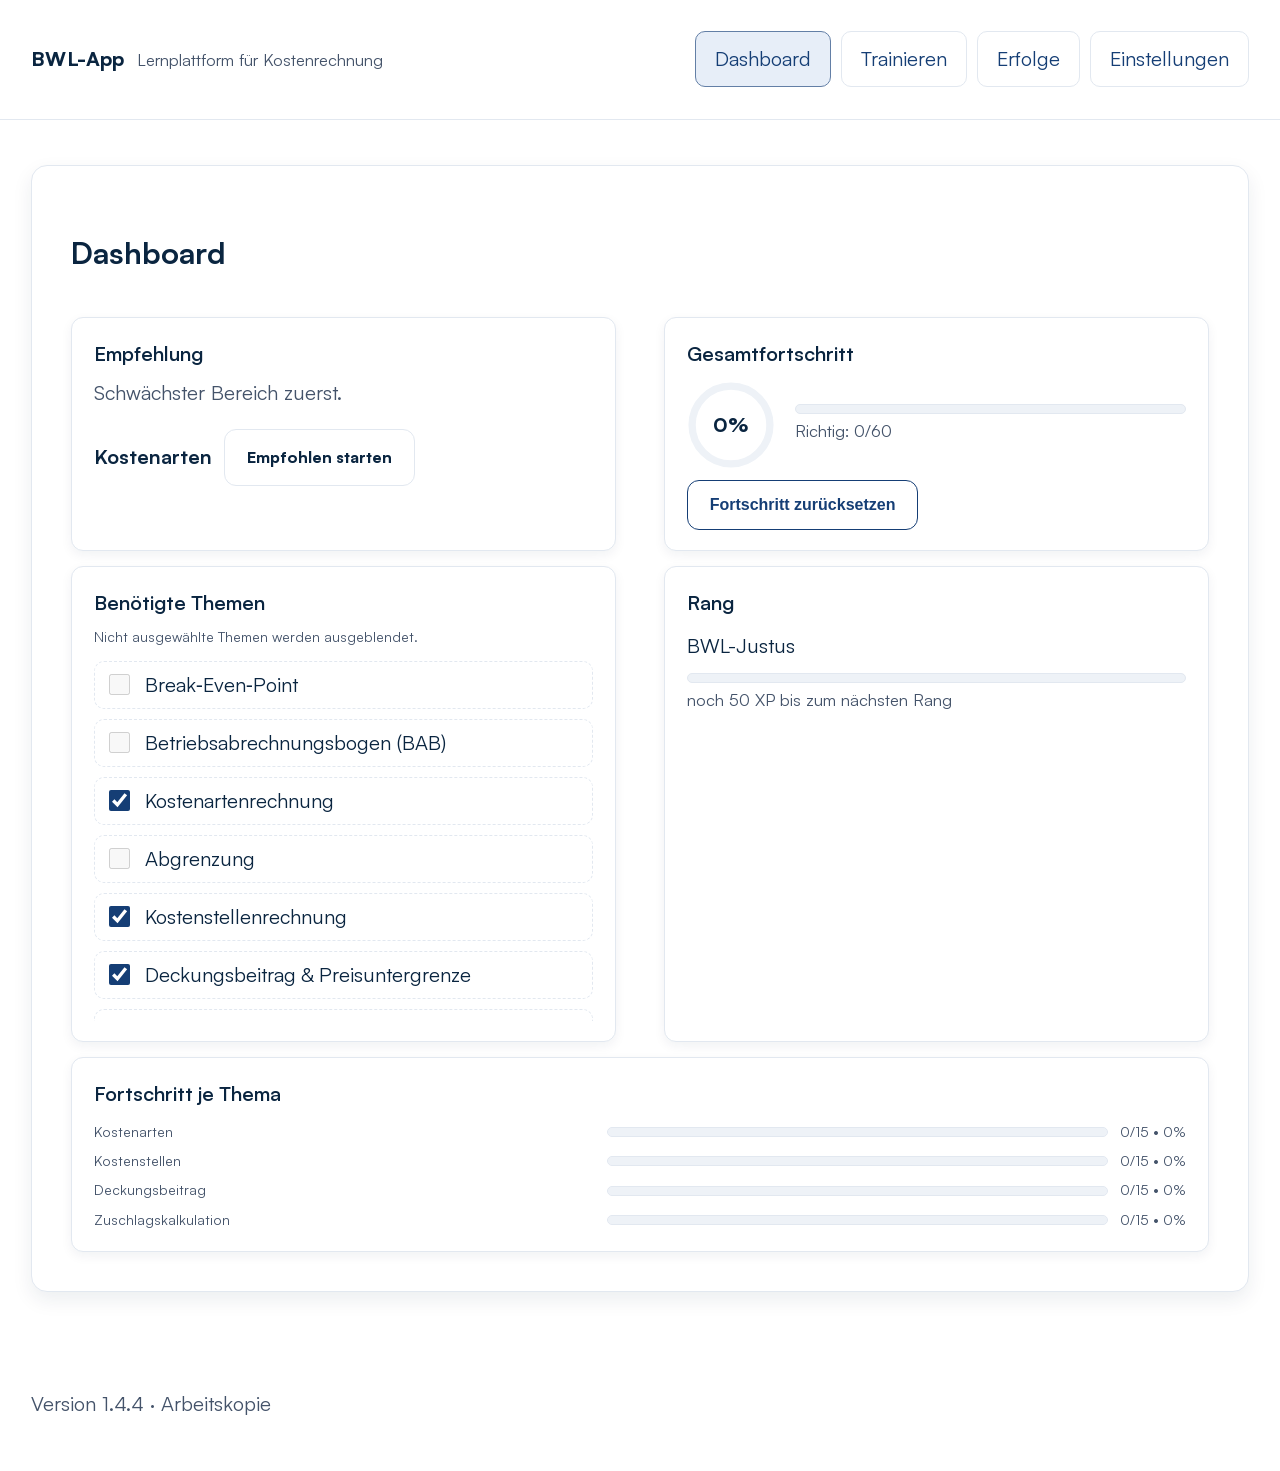
==== commit 980c0c75: "Fix locally reproduced training, progress and responsive layout defects" ====
--- a/index.html
+++ b/index.html
@@ -4,282 +4,120 @@
   <meta charset="utf-8">
   <meta name="viewport" content="width=device-width, initial-scale=1">
   <meta name="color-scheme" content="light dark">
-  <title>BWL Lern‑App</title>
+  <title>BWL-App</title>
+  <link rel="icon" href="assets/icon.svg" type="image/svg+xml">
   <link rel="stylesheet" href="css/style.base.css">
   <link rel="stylesheet" href="css/style.layout.css">
   <link rel="stylesheet" href="css/style.components.css">
   <link rel="stylesheet" href="css/style.accessibility.css">
   <link rel="stylesheet" href="css/style.animations.css">
-  <link rel="stylesheet" href="css/style.dashboard.css">
+  <link rel="stylesheet" href="css/style.dashboard.css"><!-- optional je Seite -->
 </head>
-
-<body>
-  <div id="notice-disabled" class="hidden" role="alert">
-    <span>Hinweis: Einige Module sind derzeit deaktiviert.</span>
-    <button id="btn-notice-close" class="btn ghost small" type="button">Schließen</button>
-  </div>
+<body data-page="dashboard">
   <header class="app">
     <div class="container">
       <div class="brand">
-        <strong class="brand-title">BWL‑App</strong>
+        <strong class="brand-title">BWL-App</strong>
         <small class="muted brand-sub">Lernplattform für Kostenrechnung</small>
       </div>
       <nav aria-label="Hauptnavigation">
         <ul class="nav">
-          <li><button class="nav-btn" data-view="dashboard" aria-current="page">Dashboard</button></li>
-          <li><button class="nav-btn" data-view="train">Trainieren</button></li>
-          <li><button class="nav-btn" data-view="achievements">Erfolge</button></li>
-          <li><button class="nav-btn" data-view="settings">Einstellungen</button></li>
+          <li><a class="nav-link" href="dashboard.html">Dashboard</a></li>
+          <li><a class="nav-link" href="train.html">Trainieren</a></li>
+          <li><a class="nav-link" href="achievements.html">Erfolge</a></li>
+          <li><a class="nav-link" href="settings.html">Einstellungen</a></li>
         </ul>
       </nav>
     </div>
   </header>
+  <main class="container no-page-scroll">
+  <section class="card card-fit">
+    <h2>Dashboard</h2>
+    <div id="notice-disabled" class="mini-card" hidden role="status">
+      <p id="notice-disabled-text"></p>
+      <button class="btn ghost" id="btn-notice-close" type="button">Schließen</button>
+    </div>
 
-  <main class="container" id="app-root">
-    <!-- Dashboard -->
-    <section class="view active only-dashboard" data-view="dashboard">
-      <div class="card only-dashboard my-card-gap">
-        <h2>Dein Start</h2>
-        <p class="muted">Wähle benötigte Themen und starte direkt aus der Übersicht. <span id="reco-label" class="ml-8"></span></p>
 
-        <div class="grid spaced my-grid-gap">
-          <!-- Empfohlenes Thema -->
-          <div class="mini-card" id="card-recommend">
-            <h3>Empfehlung</h3>
-            <p class="muted">Basierend auf deinen schwächsten Bereichen:</p>
-            <div class="flex gap-sm items-center">
-              <strong id="recommend-topic">–</strong>
-              <button class="btn" id="btn-start-recommend">Empfohlen starten</button>
-            </div>
+    <div class="grid grid-2 clamp-gap">
+      <div class="mini-card">
+        <h3>Empfehlung</h3>
+        <p class="muted">Schwächster Bereich zuerst.</p>
+        <div class="flex gap-sm items-center">
+          <strong id="recommend-topic">–</strong>
+          <a class="btn" id="btn-start-recommend" href="train.html">Empfohlen starten</a>
+        </div>
+      </div>
+
+      <div class="mini-card">
+        <h3>Gesamtfortschritt</h3>
+        <div class="flex gap-md items-center">
+          <div class="donut" id="overall-progress-donut" role="img" aria-label="Gesamtfortschritt">
+            <svg viewBox="0 0 36 36" class="donut-svg" aria-hidden="true">
+              <circle class="donut-track" cx="18" cy="18" r="15.9155"></circle>
+              <circle class="donut-fill" id="overall-progress-arc" cx="18" cy="18" r="15.9155" stroke-dasharray="0 100"></circle>
+            </svg>
+            <span id="overall-progress-label" class="donut-label">0%</span>
           </div>
-
-          <!-- Gesamtfortschritt (Donut/Bar) -->
-          <div class="mini-card" id="card-overall">
-            <h3>Gesamtfortschritt</h3>
-            <div class="flex gap-md items-center">
-              <div class="donut" id="overall-progress-donut" aria-label="Gesamtfortschritt" role="img">
-                <svg viewBox="0 0 36 36" class="donut-svg" aria-hidden="true" focusable="false">
-                  <circle class="donut-track" cx="18" cy="18" r="15.9155"></circle>
-                  <circle class="donut-fill" id="overall-progress-arc" cx="18" cy="18" r="15.9155" stroke-dasharray="0 100"></circle>
-                </svg>
-                <span id="overall-progress-label" class="donut-label">0%</span>
-              </div>
-              <div class="flex-1">
-                <div class="bar bar-tall"><i id="overall-progress-bar" class="w-0"></i></div>
-                <small class="muted">Richtig beantwortet gesamt: <span id="overall-correct">0</span>/<span id="overall-total">0</span></small>
-              </div>
-            </div>
-              <button id="btn-reset-progress" class="btn ghost small" type="button">Fortschritt zurücksetzen</button>
-          </div>
-
-          <!-- Humor-Banner -->
-          <div class="mini-card" id="card-humor" aria-live="polite">
-            <h3>Motivation</h3>
-            <p id="humor-line" class="muted">Dein Taschenrechner ist stolz auf dich 😎 — er hat heute schon 3 mal eingeatmet und einmal Pi angezwinkert.</p>
+          <div class="flex-1">
+            <div class="bar bar-tall"><i id="overall-progress-bar" class="w-0"></i></div>
+            <small class="muted">Richtig: <span id="overall-correct">0</span>/<span id="overall-total">0</span></small>
           </div>
         </div>
+        <button id="btn-reset-progress" class="btn ghost small" type="button">Fortschritt zurücksetzen</button>
+      </div>
+    </div>
 
-        <div class="mini-card" id="onboarding-hint">
-          <strong>Kurzer Einstieg:</strong> Wähle zuerst deine Themen → starte dann mit <em>Trainieren</em>. Du kannst Themen später jederzeit deaktivieren.
-        </div>
-
-        <!-- Themenauswahl (Checkboxen) -->
-        <div class="mini-card">
-          <h3>Benötigte Themen</h3>
-          <p class="meta">Nicht ausgewählte Themen werden weder abgefragt noch im Fortschritt angezeigt.</p>
-          <ul id="topic-prefs" class="checklist">
-            <li><label><input type="checkbox" data-topic="break_even" checked> Grundlagen & Ergebnis: Break‑Even</label></li>
-            <li><label><input type="checkbox" data-topic="bab" checked> Kostenverteilung: BAB</label></li>
-            <li><label><input type="checkbox" data-topic="kostenarten" checked> Grundlagen: Kostenarten</label></li>
-            <li><label><input type="checkbox" data-topic="abgrenzung" checked> Abgrenzung (pagatorisch/kalk.)</label></li>
-            <li><label><input type="checkbox" data-topic="kostenstellen" checked> Kostenstellen & Zuschläge</label></li>
-            <li><label><input type="checkbox" data-topic="deckungsbeitrag" checked> Deckungsbeitrag & Preisuntergrenzen</label></li>
-            <li><label><input type="checkbox" data-topic="aequivalenz" checked> Äquivalenzziffern</label></li>
+    <div class="grid grid-2 clamp-gap">
+      <div class="mini-card">
+        <h3>Benötigte Themen</h3>
+        <p class="meta">Nicht ausgewählte Themen werden ausgeblendet.</p>
+        <ul id="topic-prefs" class="checklist slim-scroll">
+            <li><label><input type="checkbox" data-topic="break_even" checked> Break‑Even‑Point</label></li>
+            <li><label><input type="checkbox" data-topic="bab" checked> Betriebsabrechnungsbogen (BAB)</label></li>
+            <li><label><input type="checkbox" data-topic="kostenarten" checked> Kostenartenrechnung</label></li>
+            <li><label><input type="checkbox" data-topic="abgrenzung" checked> Abgrenzung</label></li>
+            <li><label><input type="checkbox" data-topic="kostenstellen" checked> Kostenstellenrechnung</label></li>
+            <li><label><input type="checkbox" data-topic="deckungsbeitrag" checked> Deckungsbeitrag & Preisuntergrenze</label></li>
+            <li><label><input type="checkbox" data-topic="aequivalenz" checked> Äquivalenzziffernrechnung</label></li>
             <li><label><input type="checkbox" data-topic="zuschlag" checked> Zuschlagskalkulation</label></li>
-            <li><label><input type="checkbox" data-topic="prozesskosten" checked> Prozesskosten (light)</label></li>
+            <li><label><input type="checkbox" data-topic="prozesskosten" checked> Prozesskostenrechnung (light)</label></li>
             <li><label><input type="checkbox" data-topic="kennzahlen" checked> Kennzahlen (Liquidität, EK‑Quote, Cashflow)</label></li>
             <li><label><input type="checkbox" data-topic="investition" checked> Investitionsrechnung (Amortisation)</label></li>
-            <li><label><input type="checkbox" data-topic="lager" checked> Lagerkennziffern (Umschlag, Dauer)</label></li>
+            <li><label><input type="checkbox" data-topic="lager" checked> Lagerkennziffern</label></li>
           </ul>
-        </div>
+      </div>
 
-        <div class="card" id="topics-matrix">
-          <h3>Themenmatrix</h3>
-          <p class="muted">Strukturiert nach Bereichen – wie ein Stundenplan/Skilltree.</p>
-
-          <div class="grid spaced">
-            <div>
-              <h4>Grundlagen</h4>
-              <div class="grid grid-tiles">
-                <button class="tile" data-start-topic="kostenarten"><span class="t">Kostenarten</span><small class="muted">Grundlagen</small></button>
-                <button class="tile" data-start-topic="abgrenzung"><span class="t">Abgrenzung</span><small class="muted">pag./kalk.</small></button>
-                <button class="tile" data-start-topic="break_even"><span class="t">Break‑Even</span><small class="muted">Ergebnis</small></button>
-              </div>
-            </div>
-
-            <div>
-              <h4>Verteilung</h4>
-              <div class="grid grid-tiles">
-                <button class="tile" data-start-topic="bab"><span class="t">BAB</span><small class="muted">Kostenverteilung</small></button>
-                <button class="tile" data-start-topic="kostenstellen"><span class="t">Kostenstellen</span><small class="muted">Zuschlagssätze</small></button>
-                <button class="tile" data-start-topic="aequivalenz"><span class="t">Äquivalenz</span><small class="muted">Ziffern</small></button>
-              </div>
-            </div>
-
-            <div>
-              <h4>Analyse & Kalkulation</h4>
-              <div class="grid grid-tiles">
-                <button class="tile" data-start-topic="deckungsbeitrag"><span class="t">Deckungsbeitrag</span><small class="muted">Preisuntergrenzen</small></button>
-                <button class="tile" data-start-topic="zuschlag"><span class="t">Zuschlagskalkulation</span><small class="muted">ein-/mehrstufig</small></button>
-                <button class="tile" data-start-topic="prozesskosten"><span class="t">Prozesskosten</span><small class="muted">light</small></button>
-              </div>
-            </div>
-
-            <div>
-              <h4>Kennzahlen</h4>
-              <div class="grid grid-tiles">
-                <button class="tile" data-start-topic="kennzahlen"><span class="t">Kennzahlen</span><small class="muted">Liq., EK, Cashflow</small></button>
-                <button class="tile" data-start-topic="investition"><span class="t">Investition</span><small class="muted">Amortisation</small></button>
-                <button class="tile" data-start-topic="lager"><span class="t">Lager</span><small class="muted">Umschlag/Dauer</small></button>
-              </div>
-            </div>
-          </div>
-        </div>
-
-        <!-- Themenübersicht (Tiles zum direkten Start) -->
-        <div class="grid spaced" id="topic-tiles" aria-label="Themenübersicht">
-          <button class="tile" data-start-topic="break_even"><span class="t">Break‑Even</span><small class="muted">Grundlagen & Ergebnis</small></button>
-          <button class="tile" data-start-topic="bab"><span class="t">BAB</span><small class="muted">Kostenverteilung</small></button>
-          <button class="tile" data-start-topic="kostenarten"><span class="t">Kostenarten</span><small class="muted">Grundlagen</small></button>
-          <button class="tile" data-start-topic="abgrenzung"><span class="t">Abgrenzung</span><small class="muted">pagatorisch/kalk.</small></button>
-          <button class="tile" data-start-topic="kostenstellen"><span class="t">Kostenstellen</span><small class="muted">Zuschlagssätze</small></button>
-          <button class="tile" data-start-topic="deckungsbeitrag"><span class="t">Deckungsbeitrag</span><small class="muted">& Preisuntergrenzen</small></button>
-          <button class="tile" data-start-topic="aequivalenz"><span class="t">Äquivalenz</span><small class="muted">Ziffernrechnung</small></button>
-          <button class="tile" data-start-topic="zuschlag"><span class="t">Zuschlagskalkulation</span><small class="muted">ein-/mehrstufig</small></button>
-          <button class="tile" data-start-topic="prozesskosten"><span class="t">Prozesskosten</span><small class="muted">light</small></button>
-          <button class="tile" data-start-topic="kennzahlen"><span class="t">Kennzahlen</span><small class="muted">Liq., EK, Cashflow</small></button>
-          <button class="tile" data-start-topic="investition"><span class="t">Investition</span><small class="muted">Amortisation</small></button>
-          <button class="tile" data-start-topic="lager"><span class="t">Lager</span><small class="muted">Umschlag, Dauer</small></button>
-        </div>
-
-        <p class="meta">Version <span id="app-version-dashboard">–</span></p>
-
-        <div class="mini-card" id="release-notes">
-          <h3>Neu in Version 1.4.1</h3>
-          <ul class="meta">
-            <li>Dark‑Mode global</li>
-            <li>Deckungsbeitrag‑Modul</li>
-            <li>Elegante Fortschrittsbalken & aufgeräumte Views</li>
-            <li>Zuschlagskalkulation als ausgefüllte Tabelle (max. 2 Lücken)</li>
-          </ul>
-        </div>
-
-        <div class="grid spaced my-bottom-gap">
-          <div class="mini-card">
-            <h3>Fortschritt</h3>
-            <ul id="topic-progress" class="prog-list" aria-live="polite"></ul>
-            <!-- rank-box entfernt, um Doppelanzeige zu vermeiden -->
-          </div>
-          <hr class="divider">
-          <div class="mini-card">
-            <h3>Rang</h3>
-            <div class="rank-row"><span id="rank-badge-dashboard" class="badge pill">BWL‑Justus</span></div>
-            <div class="level">
-              <div class="bar"><i id="rank-level-fill-dashboard"></i></div>
-              <small id="rank-level-label-dashboard" class="muted">Level 1 → 2 · 0/100 XP</small>
-            </div>
-          </div>
-        </div>
-    </section>
-
-    <!-- Training -->
-    <section class="view only-train" data-view="train">
-      <div class="card my-card-gap">
-        <div class="train-layout">
-          <div class="task-area">
-            <h2 id="session-pill" class="pill">Thema • Stufe 1</h2>
-            <div id="bab-wrapper"></div>
-            <div class="task-controls">
-              <button class="btn" data-action="check">Prüfen</button>
-              <button class="btn" data-action="reveal">Lösung anzeigen</button>
-              <button class="btn" data-action="next">Nächste</button>
-              <button class="btn" id="btn-change-topic">Thema wechseln!</button>
-              <button class="btn ghost" id="btn-skip-topic">Dieses Thema benötige ich nicht!</button>
-            </div>
-            <button class="btn linklike" id="btn-calc-toggle-dup">Rechner</button>
-          </div>
-
-          <aside class="sidebar" aria-label="Seitenleiste: Fortschritt & Ziele">
-            <div class="mini-card">
-              <h4 class="sidebar-sub">Rang</h4>
-              <div class="rank-row">
-                <span id="rank-badge" class="badge pill">BWL‑Justus</span>
-              </div>
-              <div class="level">
-                <div class="bar"><i id="rank-level-fill"></i></div>
-                <small id="rank-level-label" class="muted">Level 1 → 2 · 0/100 XP</small>
-              </div>
-            </div>
-            <div class="mini-card">
-              <h3 class="sidebar-title">Fortschritt</h3>
-              <ul id="topic-progress-train" class="prog-list" aria-live="polite"></ul>
-            </div>
-          </aside>
+      <div class="mini-card">
+        <h3>Rang</h3>
+        <div class="rank-row"><span id="rank-badge-dashboard" class="badge pill">BWL-Justus</span></div>
+        <div class="level">
+          <div class="bar"><i id="rank-level-fill-dashboard"></i></div>
+          <small id="rank-level-label-dashboard" class="muted">Level 1 → 2 · 0/100 XP</small>
         </div>
       </div>
-    </section>
+    </div>
 
-    <!-- Achievements -->
-    <section class="view only-achievements" data-view="achievements">
-      <div class="card">
-        <h2>Erfolge</h2>
-        <p class="muted">Hier siehst du alle bisherigen Meilensteine, Ränge und deine Statistik.</p>
-        <ul id="achievement-list" class="ach-list"></ul>
-      </div>
-    </section>
+    <div class="mini-card slim-scroll">
+      <h3>Fortschritt je Thema</h3>
+      <div id="topic-progress" class="prog-list"></div>
+    </div>
+  </section>
+</main>
 
-    <!-- Settings -->
-    <section class="view" data-view="settings">
-      <div class="card">
-        <h2>Einstellungen</h2>
-        <label for="theme-select">Darstellung</label>
-        <select id="theme-select">
-          <option value="light">Hell</option>
-          <option value="dark">Dunkel</option>
-        </select>
-      </div>
-    </section>
-  </main>
 
-  <footer class="footer">
+
+    <footer class="footer">
     <div class="container">
-      <p class="muted version-text" aria-label="App Version">Version <span id="app-version">1.4.1</span></p>
+      <p class="muted version-text">Version <span id="app-version">–</span></p>
     </div>
   </footer>
 
+
+  <script defer src="js/topics.js"></script>
+  <script defer src="js/progress.js"></script>
   <script defer src="js/app-shell.js"></script>
-  <script defer src="js/progress.js"></script>
-  <script defer src="js/router.js"></script>
-
-  <!-- Modular Train Engine + Topics -->
-  <script defer src="js/train/engine.js"></script>
-  <script defer src="js/train/topics/break-even.js"></script>
-  <script defer src="js/train/topics/bab.js"></script>
-  <script defer src="js/train/topics/kostenarten.js"></script>
-  <script defer src="js/train/topics/abgrenzung.js"></script>
-  <script defer src="js/train/topics/kostenstellen.js"></script>
-  <script defer src="js/train/topics/deckungsbeitrag.js"></script>
-  <script defer src="js/train/topics/aequivalenz.js"></script>
-  <script defer src="js/train/topics/zuschlag.js"></script>
-  <script defer src="js/train/topics/prozesskosten.js"></script>
-  <script defer src="js/train/topics/kennzahlen.js"></script>
-  <script defer src="js/train/topics/investition.js"></script>
-  <script defer src="js/train/topics/lager.js"></script>
-
   <script defer src="js/quickstart.js"></script>
-  <script defer src="js/calc.js"></script>
   <script defer src="js/app.js"></script>
-  <!-- Dev tools (self-guarded; active only with ?dev=1) -->
-  <script defer src="js/dev/selftest.js"></script>
 </body>
-</html>+</html>
--- a/css/style.layout.css
+++ b/css/style.layout.css
@@ -1,11 +1,11 @@
 /* ==== LAYOUT: Container, Header, Nav, Grids, Seiten ===================== */
 
-.container{ max-width:1280px; margin:0 auto; padding: calc(var(--space) * 1.25); }
+.container{ max-width:1280px; margin:0 auto; padding: clamp(1rem, 3vw, calc(var(--space) * 1.25)); }
 main.container{ padding-top: var(--space-xl); padding-bottom: var(--space-xl); }
 
 .app{ position:sticky; top:0; z-index:40; background:var(--surface); border-bottom:1px solid var(--line); }
 .app .container{ display:flex; align-items:center; justify-content:space-between; gap:var(--space); flex-wrap:wrap; }
-.brand{ display:flex; align-items:center; gap:.6rem; }
+.brand{ display:flex; align-items:baseline; gap:.6rem; flex-wrap:wrap; }
 .brand strong{ font-weight:800; letter-spacing:.2px; }
 
 /* Navigation */
@@ -22,16 +22,21 @@
 .nav-btn[aria-current="page"]{ background:var(--brand); color:var(--brand-ink); border-color:transparent; box-shadow:var(--shadow-sm); }
 
 /* Grids & Cards Rahmen */
-.grid{ display:grid; grid-template-columns: repeat(12, 1fr); gap: calc(var(--space-lg) * 1.35); }
-.grid > *{ grid-column: span 12; }
+.grid{ display:grid; grid-template-columns: repeat(12, minmax(0, 1fr)); gap: calc(var(--space-lg) * 1.35); }
+.grid > *{ grid-column: span 12; min-width:0; }
 @media (min-width: 900px){ .grid > *{ grid-column: span 6; } }
+/* Two-card sections need actual one/two columns; twelve fixed gaps cannot fit a phone. */
+.grid.grid-2 { grid-template-columns:minmax(0, 1fr); }
+.grid.grid-2 > * { grid-column:auto; }
+@media (min-width:900px) { .grid.grid-2 { grid-template-columns:repeat(2, minmax(0, 1fr)); } }
 
 .card{
   grid-column: span 12;
   background:var(--surface);
   border:1px solid var(--line);
   border-radius: calc(var(--radius) + 2px);
-  padding: calc(var(--space-xl) * 1.05);
+  padding: clamp(1rem, 3vw, calc(var(--space-xl) * 1.05));
+  min-width:0;
   --space-inner: 1rem;
   box-shadow: var(--shadow);
   transition: transform .22s, box-shadow .3s;
@@ -48,11 +53,13 @@
 
 /* --- Training Layout ----------------------------------------------------- */
 /* Donut & Bars helpers (CSP-safe templates) */
-.donut-row{ display:grid; grid-template-columns:auto 1fr; gap:.6rem; align-items:center; }
+.donut-row{ display:grid; grid-template-columns:auto minmax(0, 1fr); gap:.6rem; align-items:center; }
 .donut-wrap{ display:flex; align-items:center; justify-content:center; }
-.donut-info{ display:grid; gap:.25rem; }
-.title-strong{ font-weight:800; }
-.bar-card{ display:grid; gap:.4rem; }
+.donut-info{ display:grid; gap:.25rem; min-width:0; }
+.title-strong{ font-weight:800; overflow-wrap:anywhere; }
+.bar-card{ display:grid; grid-template-columns:minmax(0, 1fr); gap:.4rem; }
+.bar-card > svg { max-width:100%; }
+.bar-head strong { overflow-wrap:anywhere; }
 .bar-head{ display:flex; justify-content:space-between; align-items:center; }
 
 .train-layout{
@@ -63,7 +70,7 @@
 }
 @media (max-width:1024px){
   .train-layout{ grid-template-columns:1fr; }
-  .sidebar{ order:-1; }
+  .sidebar{ order:0; }
 }
 .sidebar{
   display:grid; gap:var(--space); align-content:start;
@@ -89,4 +96,54 @@
 
 /* Train-Layout: Sidebar fix, Task scrollt intern */
 .task-area .task-slot { overflow: auto; max-height: 50vh; }
-.sidebar .mini-card.slim-scroll { max-height: 50vh; }+.sidebar .mini-card.slim-scroll { max-height: 50vh; }
+
+/* --- Fix: Task area sometimes not visible ------------------------------ */
+/* Ensure the training card lays out a header (controls) and a content slot */
+.task-area{ 
+  display:grid; 
+  grid-template-rows:auto 1fr; 
+  gap: var(--space);
+}
+
+/* The slot that receives the generated exercise must have height */
+.task-area .task-slot{
+  display:block;
+  min-height: 320px;              /* guarantees visible area */
+  padding: .25rem 0;              /* breathing room without breaking layout */
+  overflow:auto;                  /* scroll inside, not the page */
+}
+
+/* If engine hasn’t mounted content yet, show a subtle placeholder */
+.task-area .task-slot:empty::before{
+  content: "Keine Aufgabe verfügbar – wähle ein Thema und klicke Start.";
+  color: var(--muted);
+  font-size: var(--fs-16);
+}
+
+/* Prevent parent containers from collapsing in the train view */
+.train-layout .card-fit{ 
+  grid-template-rows:auto 1fr; 
+  min-height: calc(100vh - var(--header-h, 64px) - var(--footer-h, 52px) - 2rem);
+}
+
+/* Slightly larger internal scroll height so long tasks fit */
+.task-area .task-slot.slim-scroll{ max-height: 60vh; }
+/* Integration: header, task, controls, calculator within the existing train layout. */
+.task-area { grid-template-columns:minmax(0, 1fr); grid-template-rows: auto minmax(320px, 1fr) auto auto; min-width: 0; }
+.task-area > * { grid-column:1; min-width:0; }
+.task-controls { flex-wrap: wrap; }
+.grid.spaced > * { grid-column: auto; }
+@media (max-width: 640px) { .grid.spaced.two-col { grid-template-columns: 1fr; } }
+
+/* Utility classes already used by the separate-page templates. */
+.flex { display:flex; flex-wrap:wrap; }
+.items-center { align-items:center; }
+.gap-sm { gap:.6rem; }
+.gap-md { gap:1rem; }
+.flex-1 { flex:1 1 8rem; min-width:0; }
+@media (max-width:640px) {
+  .task-area { grid-template-rows:auto auto auto auto; }
+  .task-area .task-slot { min-height:0; max-height:none; }
+  .card-fit { grid-template-rows:auto; align-content:start; }
+}
--- a/css/style.components.css
+++ b/css/style.components.css
@@ -129,7 +129,9 @@
 
 /* Progress */
 .progress{ display:grid; gap:.35rem; }
-.progress .row{ display:flex; align-items:center; gap:.6rem; }
+.progress .row{ display:grid; grid-template-columns:minmax(0, 1fr) minmax(3rem, 1fr) auto; align-items:center; gap:.6rem; }
+.progress .label { overflow-wrap:anywhere; }
+.progress .value { white-space:nowrap; }
 .progress .label, .progress .value{ color:var(--muted); font-size:var(--fs-14); }
 .progress .value{ margin-left:auto; }
 .progress .track{
@@ -255,4 +257,26 @@
   border:1px solid var(--line); border-radius:999px; font-size:11px; font-weight:800;
   color: var(--muted); background: var(--surface); cursor:help; margin-left:.35rem;
 }
-.info-btn:hover, .info-btn:focus-visible{ color: var(--brand); border-color: color-mix(in oklab, var(--brand), white 40%); }+.info-btn:hover, .info-btn:focus-visible{ color: var(--brand); border-color: color-mix(in oklab, var(--brand), white 40%); }
+/* Connections required by the merged templates; retain D's visual tokens. */
+.task-fields { display: grid; gap: .6rem; }
+.calc-table { width: 100%; border-collapse: separate; border-spacing: .5rem .4rem; }
+.calc-table th { text-align: left; }
+.bar > i { display: block; height: 100%; background: var(--bar); }
+.nav-link { display: inline-block; padding: .55rem .95rem; border: 1px solid var(--line); border-radius: 10px; }
+select.ok { border-color: var(--ok); }
+select.err { border-color: var(--err); }
+.btn[aria-disabled="true"] { opacity: .55; cursor: default; }
+[hidden] { display: none !important; }
+
+/* The dashboard SVG needs explicit ring strokes; default SVG fill is black. */
+.donut { position:relative; width:88px; height:88px; flex:0 0 88px; }
+.donut-svg { display:block; width:100%; height:100%; transform:rotate(-90deg); }
+.donut-track, .donut-fill { fill:none; stroke-width:3; }
+.donut-track { stroke:var(--bar-bg); }
+.donut-fill { stroke:var(--bar); }
+.donut-label { position:absolute; inset:0; display:grid; place-items:center; font-weight:800; }
+.info-term { display:inline; width:auto; height:auto; margin-left:0; border:0; border-bottom:1px dotted var(--muted); border-radius:0; font:inherit; color:inherit; }
+.storage-notice { margin-bottom:1rem; border-color:var(--err); }
+input.ok, select.ok { color:var(--ink); background:color-mix(in srgb, var(--surface), var(--ok) 10%) !important; }
+input.err, select.err { color:var(--ink); background:color-mix(in srgb, var(--surface), var(--err) 10%) !important; }
--- a/css/style.accessibility.css
+++ b/css/style.accessibility.css
@@ -1,8 +1,6 @@
 /* ==== ACCESSIBILITY: SR-only, Focus, Live-Region ======================== */
 
-[aria-live] {
-  position: absolute; left: -9999px; width: 1px; height: 1px; overflow: hidden;
-}
+/* Live regions may contain visible content. Only .sr-only is visually hidden. */
 .sr-only {
   position: absolute !important; width: 1px !important; height: 1px !important;
   padding: 0 !important; margin: -1px !important; overflow: hidden !important;
@@ -29,4 +27,4 @@
 body[data-theme="dark"] .progress .bar{ border-color: var(--line-strong); }
 body[data-theme="dark"] .btn.primary{ box-shadow: 0 6px 16px rgba(108,160,255,.25); }
 body[data-theme="dark"] #calc-panel{ border-color: var(--line-strong); }
-body[data-theme="dark"] #calc-panel .calc-output{ background:var(--surface); color:var(--ink); border-color:var(--line-strong); }+body[data-theme="dark"] #calc-panel .calc-output{ background:var(--surface); color:var(--ink); border-color:var(--line-strong); }
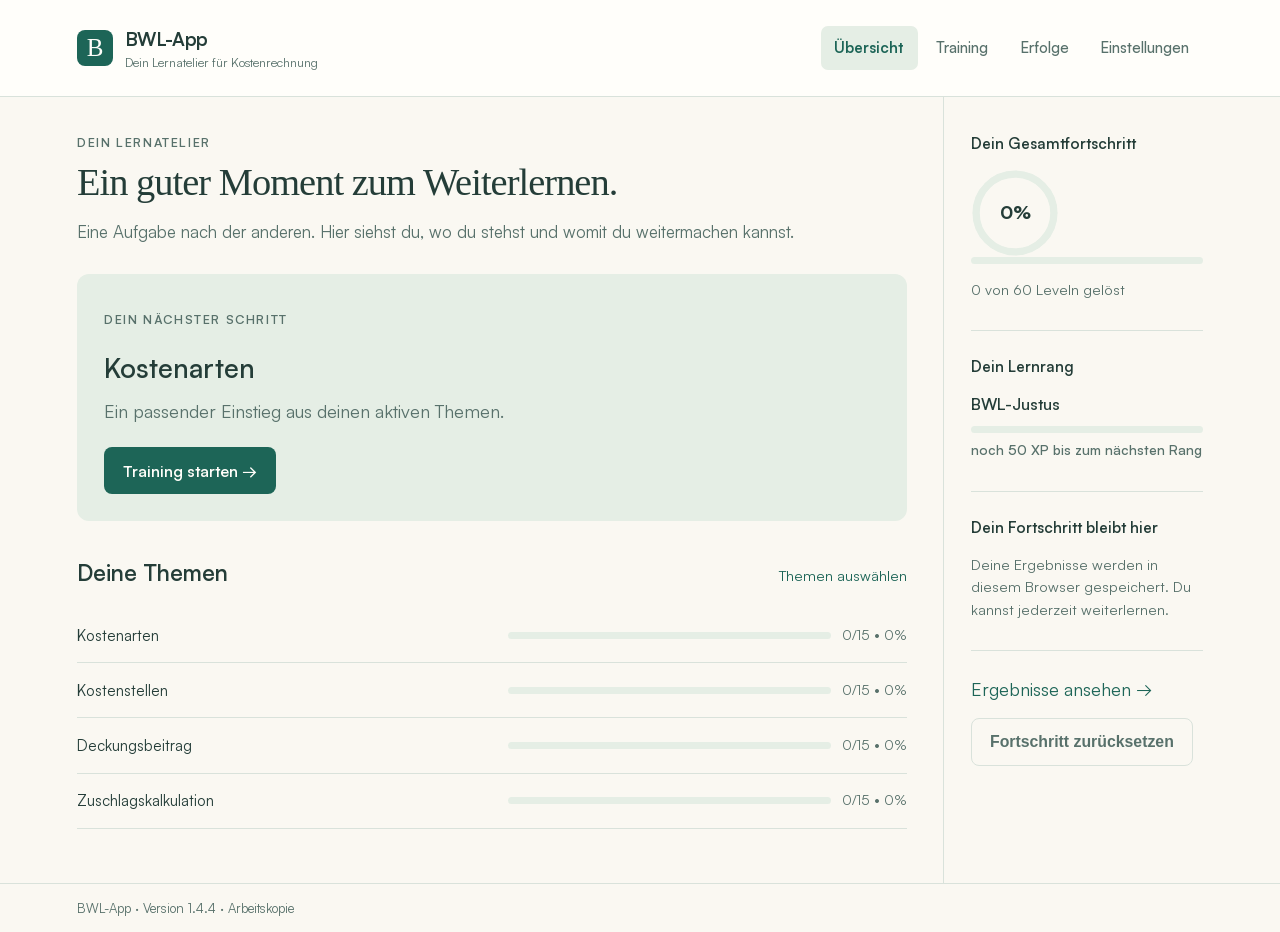
==== commit cbcb8daa: "Implement and locally verify Lernatelier design" ====
--- a/index.html
+++ b/index.html
@@ -1,119 +1,65 @@
 <!doctype html>
-<html lang="de">
+<html lang="de" data-design="lernatelier">
 <head>
   <meta charset="utf-8">
   <meta name="viewport" content="width=device-width, initial-scale=1">
   <meta name="color-scheme" content="light dark">
-  <title>BWL-App</title>
+  <title>Übersicht · BWL-App</title>
   <link rel="icon" href="assets/icon.svg" type="image/svg+xml">
   <link rel="stylesheet" href="css/style.base.css">
   <link rel="stylesheet" href="css/style.layout.css">
   <link rel="stylesheet" href="css/style.components.css">
   <link rel="stylesheet" href="css/style.accessibility.css">
   <link rel="stylesheet" href="css/style.animations.css">
-  <link rel="stylesheet" href="css/style.dashboard.css"><!-- optional je Seite -->
+  <link rel="stylesheet" href="css/style.dashboard.css">
+  <link rel="stylesheet" href="css/style.atelier.css">
 </head>
-<body data-page="dashboard">
-  <header class="app">
+<body data-page="dashboard" data-design="lernatelier">
+  <a class="sr-only skip-link" href="#main-content">Zum Inhalt</a>
+  <header class="app atelier-header">
     <div class="container">
       <div class="brand">
+        <span class="atelier-brand-mark" aria-hidden="true">B</span>
         <strong class="brand-title">BWL-App</strong>
-        <small class="muted brand-sub">Lernplattform für Kostenrechnung</small>
+        <small class="muted brand-sub">Dein Lernatelier für Kostenrechnung</small>
       </div>
       <nav aria-label="Hauptnavigation">
         <ul class="nav">
-          <li><a class="nav-link" href="dashboard.html">Dashboard</a></li>
-          <li><a class="nav-link" href="train.html">Trainieren</a></li>
+          <li><a class="nav-link" href="dashboard.html">Übersicht</a></li>
+          <li><a class="nav-link" href="train.html">Training</a></li>
           <li><a class="nav-link" href="achievements.html">Erfolge</a></li>
           <li><a class="nav-link" href="settings.html">Einstellungen</a></li>
         </ul>
       </nav>
     </div>
   </header>
-  <main class="container no-page-scroll">
-  <section class="card card-fit">
-    <h2>Dashboard</h2>
-    <div id="notice-disabled" class="mini-card" hidden role="status">
-      <p id="notice-disabled-text"></p>
-      <button class="btn ghost" id="btn-notice-close" type="button">Schließen</button>
-    </div>
-
-
-    <div class="grid grid-2 clamp-gap">
-      <div class="mini-card">
-        <h3>Empfehlung</h3>
-        <p class="muted">Schwächster Bereich zuerst.</p>
-        <div class="flex gap-sm items-center">
-          <strong id="recommend-topic">–</strong>
-          <a class="btn" id="btn-start-recommend" href="train.html">Empfohlen starten</a>
-        </div>
-      </div>
-
-      <div class="mini-card">
-        <h3>Gesamtfortschritt</h3>
-        <div class="flex gap-md items-center">
-          <div class="donut" id="overall-progress-donut" role="img" aria-label="Gesamtfortschritt">
-            <svg viewBox="0 0 36 36" class="donut-svg" aria-hidden="true">
-              <circle class="donut-track" cx="18" cy="18" r="15.9155"></circle>
-              <circle class="donut-fill" id="overall-progress-arc" cx="18" cy="18" r="15.9155" stroke-dasharray="0 100"></circle>
-            </svg>
-            <span id="overall-progress-label" class="donut-label">0%</span>
-          </div>
-          <div class="flex-1">
-            <div class="bar bar-tall"><i id="overall-progress-bar" class="w-0"></i></div>
-            <small class="muted">Richtig: <span id="overall-correct">0</span>/<span id="overall-total">0</span></small>
-          </div>
-        </div>
-        <button id="btn-reset-progress" class="btn ghost small" type="button">Fortschritt zurücksetzen</button>
-      </div>
-    </div>
-
-    <div class="grid grid-2 clamp-gap">
-      <div class="mini-card">
-        <h3>Benötigte Themen</h3>
-        <p class="meta">Nicht ausgewählte Themen werden ausgeblendet.</p>
-        <ul id="topic-prefs" class="checklist slim-scroll">
-            <li><label><input type="checkbox" data-topic="break_even" checked> Break‑Even‑Point</label></li>
-            <li><label><input type="checkbox" data-topic="bab" checked> Betriebsabrechnungsbogen (BAB)</label></li>
-            <li><label><input type="checkbox" data-topic="kostenarten" checked> Kostenartenrechnung</label></li>
-            <li><label><input type="checkbox" data-topic="abgrenzung" checked> Abgrenzung</label></li>
-            <li><label><input type="checkbox" data-topic="kostenstellen" checked> Kostenstellenrechnung</label></li>
-            <li><label><input type="checkbox" data-topic="deckungsbeitrag" checked> Deckungsbeitrag & Preisuntergrenze</label></li>
-            <li><label><input type="checkbox" data-topic="aequivalenz" checked> Äquivalenzziffernrechnung</label></li>
-            <li><label><input type="checkbox" data-topic="zuschlag" checked> Zuschlagskalkulation</label></li>
-            <li><label><input type="checkbox" data-topic="prozesskosten" checked> Prozesskostenrechnung (light)</label></li>
-            <li><label><input type="checkbox" data-topic="kennzahlen" checked> Kennzahlen (Liquidität, EK‑Quote, Cashflow)</label></li>
-            <li><label><input type="checkbox" data-topic="investition" checked> Investitionsrechnung (Amortisation)</label></li>
-            <li><label><input type="checkbox" data-topic="lager" checked> Lagerkennziffern</label></li>
-          </ul>
-      </div>
-
-      <div class="mini-card">
-        <h3>Rang</h3>
-        <div class="rank-row"><span id="rank-badge-dashboard" class="badge pill">BWL-Justus</span></div>
-        <div class="level">
-          <div class="bar"><i id="rank-level-fill-dashboard"></i></div>
-          <small id="rank-level-label-dashboard" class="muted">Level 1 → 2 · 0/100 XP</small>
-        </div>
-      </div>
-    </div>
-
-    <div class="mini-card slim-scroll">
-      <h3>Fortschritt je Thema</h3>
+  <main id="main-content" class="container atelier-container" tabindex="-1">
+    <div class="atelier-layout"><div class="atelier-main"><div class="atelier-page-heading"><p class="atelier-kicker">Dein Lernatelier</p><h1>Ein guter Moment zum Weiterlernen.</h1><p class="atelier-description">Eine Aufgabe nach der anderen. Hier siehst du, wo du stehst und womit du weitermachen kannst.</p></div>
+    <div id="notice-disabled" class="mini-card" hidden role="status"><p id="notice-disabled-text"></p><button class="btn ghost" id="btn-notice-close" type="button">Schließen</button></div>
+    <section class="atelier-recommendation" aria-labelledby="recommend-topic">
+      <p class="atelier-kicker">Dein nächster Schritt</p><h2 id="recommend-topic">–</h2>
+      <p>Ein passender Einstieg aus deinen aktiven Themen.</p>
+      <a class="btn primary" id="btn-start-recommend" href="train.html">Training starten →</a>
+    </section>
+    <section aria-labelledby="topics-heading"><div class="atelier-section-heading"><h2 id="topics-heading">Deine Themen</h2><a href="settings.html">Themen auswählen</a></div>
       <div id="topic-progress" class="prog-list"></div>
-    </div>
-  </section>
-</main>
-
-
-
-    <footer class="footer">
-    <div class="container">
-      <p class="muted version-text">Version <span id="app-version">–</span></p>
-    </div>
-  </footer>
-
-
+    </section></div>
+    <aside class="atelier-sidebar" aria-label="Lernbegleitung"><section class="atelier-side-block" aria-labelledby="overall-heading"><h3 id="overall-heading">Dein Gesamtfortschritt</h3>
+      <div class="donut" id="overall-progress-donut" role="img" aria-label="Gesamtfortschritt"><svg viewBox="0 0 36 36" class="donut-svg" aria-hidden="true">
+        <circle class="donut-track" cx="18" cy="18" r="15.9155"></circle><circle class="donut-fill" id="overall-progress-arc" cx="18" cy="18" r="15.9155" stroke-dasharray="0 100"></circle>
+      </svg><span id="overall-progress-label" class="donut-label">0%</span></div>
+      <div class="bar bar-tall"><i id="overall-progress-bar" class="w-0"></i></div>
+      <p class="muted"><span id="overall-correct">0</span> von <span id="overall-total">0</span> Leveln gelöst</p>
+    </section><section class="atelier-side-block atelier-rank" aria-labelledby="rank-heading">
+      <h3 id="rank-heading">Dein Lernrang</h3>
+      <div class="rank-row"><span id="rank-badge-dashboard" class="badge pill">BWL-Justus</span></div>
+      <div class="level"><div class="bar"><i id="rank-level-fill-dashboard"></i></div>
+        <small id="rank-level-label-dashboard" class="muted">Level 1 → 2 · 0/100 XP</small></div>
+    </section><section class="atelier-side-block"><h3>Dein Fortschritt bleibt hier</h3><p class="muted">Deine Ergebnisse werden in diesem Browser gespeichert. Du kannst jederzeit weiterlernen.</p></section><section class="atelier-side-block"><a href="achievements.html">Ergebnisse ansehen →</a><p><button id="btn-reset-progress" class="btn ghost small" type="button">Fortschritt zurücksetzen</button></p></section></aside></div>
+  </main>
+  <footer class="footer"><div class="container">
+    <p class="muted version-text">BWL-App · Version <span id="app-version">–</span></p>
+  </div></footer>
   <script defer src="js/topics.js"></script>
   <script defer src="js/progress.js"></script>
   <script defer src="js/app-shell.js"></script>
--- a/css/style.components.css
+++ b/css/style.components.css
@@ -132,6 +132,12 @@
 .progress .row{ display:grid; grid-template-columns:minmax(0, 1fr) minmax(3rem, 1fr) auto; align-items:center; gap:.6rem; }
 .progress .label { overflow-wrap:anywhere; }
 .progress .value { white-space:nowrap; }
+@media (max-width:640px) {
+  .progress .row { grid-template-columns:minmax(0, 1fr) auto; row-gap:.2rem; }
+  .progress .label { grid-column:1 / -1; overflow-wrap:normal; }
+  .progress .row > .bar { grid-column:1; }
+  .progress .value { grid-column:2; }
+}
 .progress .label, .progress .value{ color:var(--muted); font-size:var(--fs-14); }
 .progress .value{ margin-left:auto; }
 .progress .track{
--- a/css/style.atelier.css
+++ b/css/style.atelier.css
@@ -0,0 +1,301 @@
+/* Lernatelier: the selected paper-and-ink design. Loaded after the legacy styles. */
+html[data-design="lernatelier"] {
+  --bg:#faf8f2;
+  --surface:#fffefa;
+  --ink:#243d38;
+  --text:var(--ink);
+  --muted:#58716b;
+  --line:#d9e2db;
+  --line-strong:#b8c9bf;
+  --brand:#1d6557;
+  --brand-ink:#fffefa;
+  --brand-soft:#e5eee5;
+  --ok:#216b41;
+  --err:#a53d2c;
+  --bar:var(--brand);
+  --bar-bg:#e5eee5;
+  --fz-base:18px;
+  --lh:1.55;
+  --radius-s:7px;
+  --radius:10px;
+  --radius-l:12px;
+  --shadow-sm:0 2px 6px #203c3008;
+  --shadow:0 8px 26px #203c3010;
+  --shadow-lg:var(--shadow);
+  color-scheme:light;
+  font-size:var(--fz-base);
+}
+body[data-design="lernatelier"][data-theme="dark"] {
+  --bg:#182625;
+  --surface:#223331;
+  --ink:#e4eeea;
+  --muted:#b1c5be;
+  --line:#42594f;
+  --line-strong:#6a897b;
+  --brand:#addbc6;
+  --brand-ink:#17392f;
+  --brand-soft:#2d493b;
+  --ok:#a7deb9;
+  --err:#ffb6a3;
+  --bar:var(--brand);
+  --bar-bg:#2d493b;
+  --shadow-sm:0 2px 6px #00000012;
+  --shadow:0 8px 26px #00000026;
+  color-scheme:dark;
+}
+body[data-design="lernatelier"] {
+  background:var(--bg);
+  color:var(--ink);
+  font-weight:400;
+}
+body[data-design="lernatelier"] .container {
+  width:100%; max-width:1180px;
+  padding:1.25rem 1.5rem;
+}
+body[data-design="lernatelier"] .atelier-header { position:relative; }
+body[data-design="lernatelier"] .atelier-header .container {
+  min-height:96px; gap:1rem 2rem;
+}
+body[data-design="lernatelier"] .brand {
+  display:grid; grid-template-columns:auto minmax(0,1fr);
+  column-gap:.65rem; row-gap:0; align-items:center;
+}
+body[data-design="lernatelier"] .atelier-brand-mark {
+  display:grid; place-items:center; grid-row:1 / 3;
+  width:36px; height:36px; border-radius:8px;
+  background:var(--brand); color:var(--brand-ink);
+  font:500 25px/1 Georgia,"Times New Roman",serif;
+}
+body[data-design="lernatelier"] .brand-title { font-size:1.05rem; font-weight:650; letter-spacing:-.02em; }
+body[data-design="lernatelier"] .brand-sub { grid-column:2; font-size:.7rem; line-height:1.4; }
+body[data-design="lernatelier"] .nav { gap:.25rem; }
+body[data-design="lernatelier"] .nav-link {
+  padding:.5rem .7rem; border:1px solid transparent; border-radius:7px;
+  font-size:.84rem; color:var(--muted); font-weight:500;
+}
+body[data-design="lernatelier"] .nav-link:hover { color:var(--brand); background:var(--brand-soft); text-decoration:none; }
+body[data-design="lernatelier"] .nav-link[aria-current="page"] { color:var(--brand); background:var(--brand-soft); border-color:transparent; font-weight:650; }
+body[data-design="lernatelier"] main.atelier-container { padding-top:0; padding-bottom:0; }
+body[data-design="lernatelier"] .atelier-layout {
+  display:grid; grid-template-columns:minmax(0,1fr) 260px;
+  align-items:stretch; gap:0;
+}
+body[data-design="lernatelier"] .atelier-main { min-width:0; padding:2rem 2rem 3rem 0; }
+body[data-design="lernatelier"] .atelier-sidebar {
+  min-width:0; display:block; padding:2rem 0 2rem 1.5rem;
+  border-left:1px solid var(--line);
+}
+body[data-design="lernatelier"] .atelier-page-heading { margin-bottom:1.6rem; }
+body[data-design="lernatelier"] .atelier-kicker {
+  color:var(--muted); font-size:.69rem; letter-spacing:.13em;
+  font-weight:600; text-transform:uppercase; margin:0 0 .45rem;
+}
+body[data-design="lernatelier"] h1 {
+  font:400 clamp(1.85rem,3vw,2.35rem)/1.18 Georgia,"Times New Roman",serif;
+  letter-spacing:-.025em; margin:.4rem 0 .75rem; overflow-wrap:anywhere;
+}
+body[data-design="lernatelier"] h2 { font-size:1.25rem; line-height:1.35; font-weight:600; margin:0 0 .65rem; }
+body[data-design="lernatelier"] h3 { font-size:1.05rem; font-weight:600; line-height:1.4; }
+body[data-design="lernatelier"] .atelier-description { margin:0; color:var(--muted); font-size:.94rem; }
+body[data-design="lernatelier"] .card,
+body[data-design="lernatelier"] .mini-card {
+  border-color:var(--line); border-radius:12px;
+  background:var(--surface); padding:1.35rem;
+  box-shadow:var(--shadow-sm); transition:none;
+}
+body[data-design="lernatelier"] .card:hover,
+body[data-design="lernatelier"] .mini-card:hover { transform:none; box-shadow:var(--shadow-sm); }
+body[data-design="lernatelier"] .no-page-scroll,
+body[data-design="lernatelier"] .card-fit { min-height:0; }
+body[data-design="lernatelier"] .slim-scroll { max-height:none; overflow:visible; }
+body[data-design="lernatelier"] .atelier-side-block {
+  background:transparent; border:0; border-radius:0; padding:0; box-shadow:none;
+}
+body[data-design="lernatelier"] .atelier-side-block + .atelier-side-block { margin-top:1.65rem; padding-top:1.4rem; border-top:1px solid var(--line); }
+body[data-design="lernatelier"] .atelier-side-block h3,
+body[data-design="lernatelier"] .atelier-side-block h4 { margin:0 0 .8rem; font-size:.85rem; font-weight:600; }
+body[data-design="lernatelier"] .atelier-side-block p { font-size:.8rem; }
+body[data-design="lernatelier"] .atelier-rank,
+body[data-design="lernatelier"] .rank-row { font-size:.9rem; font-weight:550; margin:.5rem 0; }
+body[data-design="lernatelier"] .badge,
+body[data-design="lernatelier"] .pill { background:transparent; border:0; border-radius:0; padding:0; color:var(--ink); }
+body[data-design="lernatelier"] .level { display:grid; gap:.4rem; }
+body[data-design="lernatelier"] .atelier-training {
+  display:block; background:transparent; padding:0; border:0; box-shadow:none;
+}
+body[data-design="lernatelier"] .atelier-session-meta { font-size:.75rem; color:var(--muted); margin:0 0 1.15rem; }
+body[data-design="lernatelier"] .atelier-worksheet {
+  padding:1.5rem; border:1px solid var(--line); border-radius:12px;
+  background:var(--surface); box-shadow:var(--shadow);
+}
+body[data-design="lernatelier"] .task-area .atelier-task-slot {
+  min-height:0; max-height:none; overflow:visible; padding:0;
+}
+body[data-design="lernatelier"] #bab-wrapper > .card,
+body[data-design="lernatelier"] #bab-wrapper > .mini-card {
+  padding:0; border:0; background:transparent; box-shadow:none;
+}
+body[data-design="lernatelier"] #bab-wrapper h3 { margin:0 0 .8rem; font-size:1.1rem; font-weight:550; }
+body[data-design="lernatelier"] #bab-wrapper p { margin:.65rem 0; }
+body[data-design="lernatelier"] .atelier-equation {
+  display:grid; grid-template-columns:minmax(0,1fr) auto minmax(0,1fr) auto minmax(0,1fr);
+  gap:.5rem; align-items:center; margin:1.5rem 0;
+}
+body[data-design="lernatelier"] .atelier-quantity { min-width:0; padding:.75rem .5rem; border-bottom:2px solid var(--line); }
+body[data-design="lernatelier"] .atelier-quantity strong {
+  display:block; font-size:clamp(1.3rem,2.8vw,1.85rem); line-height:1.25;
+  font-weight:550; letter-spacing:-.035em; overflow-wrap:anywhere;
+}
+body[data-design="lernatelier"] .atelier-quantity small { display:block; margin-top:.3rem; color:var(--muted); font-size:.72rem; }
+body[data-design="lernatelier"] .atelier-unknown { color:var(--brand); background:var(--brand-soft); border-radius:8px; border-bottom-color:transparent; }
+body[data-design="lernatelier"] .atelier-operator { color:var(--muted); font-size:1.2rem; }
+body[data-design="lernatelier"] .atelier-answer-actions { margin-top:1.2rem; padding-top:1rem; border-top:1px solid var(--line); }
+body[data-design="lernatelier"] .atelier-tools,
+body[data-design="lernatelier"] .atelier-secondary-actions { display:flex; align-items:center; flex-wrap:wrap; gap:.6rem 1rem; margin-top:1rem; }
+body[data-design="lernatelier"] .atelier-tools #btn-next { margin-left:auto; }
+body[data-design="lernatelier"] .atelier-tools .btn,
+body[data-design="lernatelier"] .atelier-secondary-actions .btn {
+  border-color:transparent; padding:.45rem 0; background:transparent; color:var(--brand); box-shadow:none; font-size:.82rem;
+}
+body[data-design="lernatelier"] .atelier-secondary-actions { padding-top:.8rem; border-top:1px solid var(--line); }
+body[data-design="lernatelier"] .atelier-secondary-actions .btn { color:var(--muted); text-align:left; }
+body[data-design="lernatelier"] .atelier-calculator { margin-top:1rem; border-top:1px solid var(--line); padding-top:.85rem; }
+body[data-design="lernatelier"] .atelier-calculator summary { width:fit-content; cursor:pointer; color:var(--brand); font-size:.84rem; padding:.4rem 0; }
+body[data-design="lernatelier"] #calc-panel { padding:1rem; box-shadow:none; }
+body[data-design="lernatelier"] .explain { padding:1rem; background:var(--brand-soft); border-radius:8px; font-size:.87rem; }
+body[data-design="lernatelier"] .btn {
+  display:inline-block; min-height:44px; max-width:100%; border-radius:8px;
+  padding:.65rem 1rem; font-size:.88rem; line-height:1.4; font-weight:600;
+  white-space:normal; text-align:center; box-shadow:none;
+}
+body[data-design="lernatelier"] .btn:hover { box-shadow:none; border-color:var(--brand); }
+body[data-design="lernatelier"] .btn.primary { color:var(--brand-ink); background:var(--brand); border-color:transparent; box-shadow:none; }
+body[data-design="lernatelier"] .btn.primary:hover { background:color-mix(in srgb,var(--brand),var(--ink) 10%); }
+body[data-design="lernatelier"] .btn.ghost { color:var(--brand); border-color:var(--line); background:transparent; }
+body[data-design="lernatelier"] .btn.ok { background:var(--ok); color:var(--surface); border-color:var(--ok); }
+body[data-design="lernatelier"] .btn.err { background:var(--err); color:var(--surface); border-color:var(--err); }
+body[data-design="lernatelier"] input,
+body[data-design="lernatelier"] select { max-width:100%; min-width:0; font:500 .94rem/1.4 var(--font); padding:.65rem .75rem; border-radius:8px; background:var(--bg); }
+body[data-design="lernatelier"] input:not([type="checkbox"]):not([type="radio"]) { width:100%; }
+body[data-design="lernatelier"] input::placeholder { color:var(--muted); opacity:1; }
+body[data-design="lernatelier"] .task-fields { gap:.9rem; }
+body[data-design="lernatelier"] .task-fields label { display:block; }
+body[data-design="lernatelier"] :focus-visible { outline:3px solid var(--brand); outline-offset:3px; }
+body[data-design="lernatelier"] .atelier-recommendation { margin:1.5rem 0 2rem; padding:1.5rem; background:var(--brand-soft); border-radius:12px; }
+body[data-design="lernatelier"] .atelier-recommendation h2 { font-size:1.5rem; font-weight:550; }
+body[data-design="lernatelier"] .atelier-recommendation p { color:var(--muted); margin:.5rem 0 1.15rem; }
+body[data-design="lernatelier"] .atelier-section-heading { display:flex; flex-wrap:wrap; gap:.6rem 1rem; justify-content:space-between; align-items:baseline; margin-bottom:.5rem; }
+body[data-design="lernatelier"] .atelier-section-heading a { font-size:.8rem; }
+body[data-design="lernatelier"] .progress { gap:0; }
+body[data-design="lernatelier"] .progress .row { padding:.85rem 0; border-bottom:1px solid var(--line); grid-template-columns:minmax(0,1.3fr) minmax(3rem,1fr) auto; gap:.6rem; }
+body[data-design="lernatelier"] .progress .label { color:var(--ink); font-size:.84rem; }
+body[data-design="lernatelier"] .progress .value { font-size:.75rem; }
+body[data-design="lernatelier"] .bar,
+body[data-design="lernatelier"] .progress .track { height:7px; border:0; }
+body[data-design="lernatelier"] .atelier-sidebar .progress .row { grid-template-columns:minmax(0,1fr) auto; row-gap:.45rem; }
+body[data-design="lernatelier"] .atelier-sidebar .progress .label { grid-column:1 / -1; font-size:.75rem; }
+body[data-design="lernatelier"] .atelier-sidebar .progress .bar { grid-column:1; }
+body[data-design="lernatelier"] .atelier-sidebar .progress .value { grid-column:2; }
+body[data-design="lernatelier"] .atelier-settings-grid { display:grid; grid-template-columns:minmax(0,1fr); gap:1.5rem; }
+body[data-design="lernatelier"] .atelier-settings-grid .mini-card { padding:0 0 1.5rem; background:transparent; border:0; border-bottom:1px solid var(--line); border-radius:0; box-shadow:none; }
+body[data-design="lernatelier"] .checklist { gap:0; }
+body[data-design="lernatelier"] .checklist label { padding:.75rem 0; border:0; border-bottom:1px solid var(--line); border-radius:0; align-items:flex-start; font-size:.9rem; }
+body[data-design="lernatelier"] .checklist input[type="checkbox"] { flex:0 0 auto; margin-top:.2rem; }
+body[data-design="lernatelier"] #btn-reset-progress { color:var(--muted); border-color:var(--line); }
+body[data-design="lernatelier"] #achievements-graphs { display:grid; grid-template-columns:minmax(0,1fr); gap:1.5rem; }
+body[data-design="lernatelier"] #achievements-graphs > .card { grid-column:auto; padding:0 0 1.5rem; border:0; border-bottom:1px solid var(--line); border-radius:0; background:transparent; box-shadow:none; }
+body[data-design="lernatelier"] #achievements-graphs .grid.spaced { gap:.9rem; }
+body[data-design="lernatelier"] #achievements-graphs .mini-card { padding:.9rem; box-shadow:none; }
+body[data-design="lernatelier"] .title-strong { font-size:.84rem; font-weight:600; }
+body[data-design="lernatelier"] .bar-head { align-items:flex-start; gap:.5rem; }
+body[data-design="lernatelier"] .bar-head strong { font-size:.85rem; font-weight:600; }
+body[data-design="lernatelier"] .bar-card > svg { width:100%; }
+body[data-design="lernatelier"] table { max-width:100%; width:100%; border-collapse:collapse; font-size:.88rem; }
+body[data-design="lernatelier"] table th { font-weight:550; text-align:left; overflow-wrap:anywhere; }
+body[data-design="lernatelier"] table th,
+body[data-design="lernatelier"] table td { padding:.6rem .4rem; vertical-align:middle; border-bottom:1px solid var(--line); }
+body[data-design="lernatelier"] table td:has(input) { width:38%; }
+body[data-design="lernatelier"] table input { padding:.5rem; }
+body[data-design="lernatelier"] .footer { border-top:1px solid var(--line); margin-top:0; }
+body[data-design="lernatelier"] .footer .container { padding-top:.8rem; padding-bottom:.8rem; }
+body[data-design="lernatelier"] .footer p { margin:0; font-size:.72rem; }
+body[data-design="lernatelier"] .storage-notice { border:1px solid var(--err); padding:1rem; border-radius:8px; }
+
+@media (max-width:900px) {
+  body[data-design="lernatelier"] .atelier-layout { grid-template-columns:minmax(0,1fr); }
+  body[data-design="lernatelier"] .atelier-main { padding:1.7rem 0 2rem; }
+  body[data-design="lernatelier"] .atelier-sidebar { border-left:0; border-top:1px solid var(--line); padding:1.5rem 0; }
+  body[data-design="lernatelier"] .atelier-header .container { gap:1rem; }
+  body[data-design="lernatelier"] .atelier-header nav { width:100%; }
+  body[data-design="lernatelier"] .atelier-sidebar .progress .row { grid-template-columns:minmax(0,1.3fr) minmax(3rem,1fr) auto; }
+  body[data-design="lernatelier"] .atelier-sidebar .progress .label { grid-column:auto; }
+  body[data-design="lernatelier"] .atelier-sidebar .progress .bar,
+  body[data-design="lernatelier"] .atelier-sidebar .progress .value { grid-column:auto; }
+}
+@media (max-width:640px) {
+  html[data-design="lernatelier"] { font-size:17px; }
+  body[data-design="lernatelier"] .container { padding-left:1rem; padding-right:1rem; }
+  body[data-design="lernatelier"] .atelier-header .container { padding-top:1rem; padding-bottom:1rem; }
+  body[data-design="lernatelier"] .nav { gap:.1rem; }
+  body[data-design="lernatelier"] .nav-link { padding:.5rem .45rem; font-size:.78rem; }
+  body[data-design="lernatelier"] .atelier-worksheet { padding:1.15rem; }
+  body[data-design="lernatelier"] .atelier-recommendation { padding:1.2rem; }
+  body[data-design="lernatelier"] .progress .row,
+  body[data-design="lernatelier"] .atelier-sidebar .progress .row { grid-template-columns:minmax(0,1fr) auto; row-gap:.4rem; }
+  body[data-design="lernatelier"] .progress .label,
+  body[data-design="lernatelier"] .atelier-sidebar .progress .label { grid-column:1 / -1; }
+  body[data-design="lernatelier"] .progress .row > .bar,
+  body[data-design="lernatelier"] .atelier-sidebar .progress .row > .bar { grid-column:1; }
+  body[data-design="lernatelier"] .progress .value,
+  body[data-design="lernatelier"] .atelier-sidebar .progress .value { grid-column:2; }
+  body[data-design="lernatelier"] #achievements-graphs .grid.spaced.two-col { grid-template-columns:minmax(0,1fr); }
+  body[data-design="lernatelier"] table { font-size:.8rem; }
+  body[data-design="lernatelier"] table th,
+  body[data-design="lernatelier"] table td { padding:.55rem .2rem; }
+  body[data-design="lernatelier"] table input { font-size:.85rem; }
+}
+@media (max-width:370px) {
+  body[data-design="lernatelier"] .atelier-worksheet { padding:1rem .8rem; }
+  body[data-design="lernatelier"] .atelier-equation { gap:.3rem; }
+  body[data-design="lernatelier"] .atelier-quantity { padding:.65rem .25rem; }
+  body[data-design="lernatelier"] .atelier-quantity strong { font-size:1.3rem; }
+  body[data-design="lernatelier"] .atelier-quantity small { font-size:.68rem; }
+  body[data-design="lernatelier"] .atelier-operator { font-size:1rem; }
+}
+
+/* Feedback stays textual as well as colored; keyboard access includes disclosures. */
+body[data-design="lernatelier"] .atelier-feedback { margin:0; font-size:.85rem; color:var(--ink); }
+body[data-design="lernatelier"] .atelier-input-unit { display:grid; grid-template-columns:minmax(0,18rem) auto; align-items:center; gap:.75rem; max-width:23rem; margin-top:.4rem; }
+body[data-design="lernatelier"] .task-controls.atelier-answer-actions { align-items:center; }
+body[data-design="lernatelier"] .nav-link { display:block; min-height:44px; }
+body[data-design="lernatelier"] .skip-link:focus {
+  position:fixed !important; z-index:100; top:1rem; left:1rem;
+  width:auto !important; height:auto !important; margin:0 !important; padding:.75rem 1rem !important; clip:auto !important;
+  overflow:visible !important; white-space:normal; background:var(--surface); color:var(--brand);
+}
+/* Long terms and enlarged type may reflow without shrinking the text. */
+body[data-design="lernatelier"] .atelier-main,
+body[data-design="lernatelier"] .atelier-sidebar { overflow-wrap:anywhere; }
+body[data-design="lernatelier"] .atelier-worksheet { container-type:inline-size; }
+body[data-design="lernatelier"] .atelier-quantity small { overflow-wrap:anywhere; }
+@container (max-width:12rem) {
+  body[data-design="lernatelier"] .atelier-equation { grid-template-columns:minmax(0,1fr); gap:.4rem; }
+  body[data-design="lernatelier"] .atelier-operator { text-align:center; }
+}
+/* Hidden tooltip boxes must not widen the page. On narrow screens the open
+   explanation sits within the viewport and remains available on keyboard focus. */
+body[data-design="lernatelier"] [data-tip]::after,
+body[data-design="lernatelier"] [data-tip]::before { display:none; }
+body[data-design="lernatelier"] [data-tip]:hover::after,
+body[data-design="lernatelier"] [data-tip]:focus-visible::after,
+body[data-design="lernatelier"] [data-tip]:hover::before,
+body[data-design="lernatelier"] [data-tip]:focus-visible::before { display:block; }
+@media (max-width:900px) {
+  body[data-design="lernatelier"] [data-tip]::after,
+  body[data-design="lernatelier"] [data-tip]:hover::after,
+  body[data-design="lernatelier"] [data-tip]:focus-visible::after {
+    position:fixed; left:1rem; right:1rem; bottom:1rem; width:auto; max-width:none;
+    transform:none; font-size:.85rem; line-height:1.5; overflow-wrap:anywhere;
+  }
+  body[data-design="lernatelier"] [data-tip]::before { display:none !important; }
+}
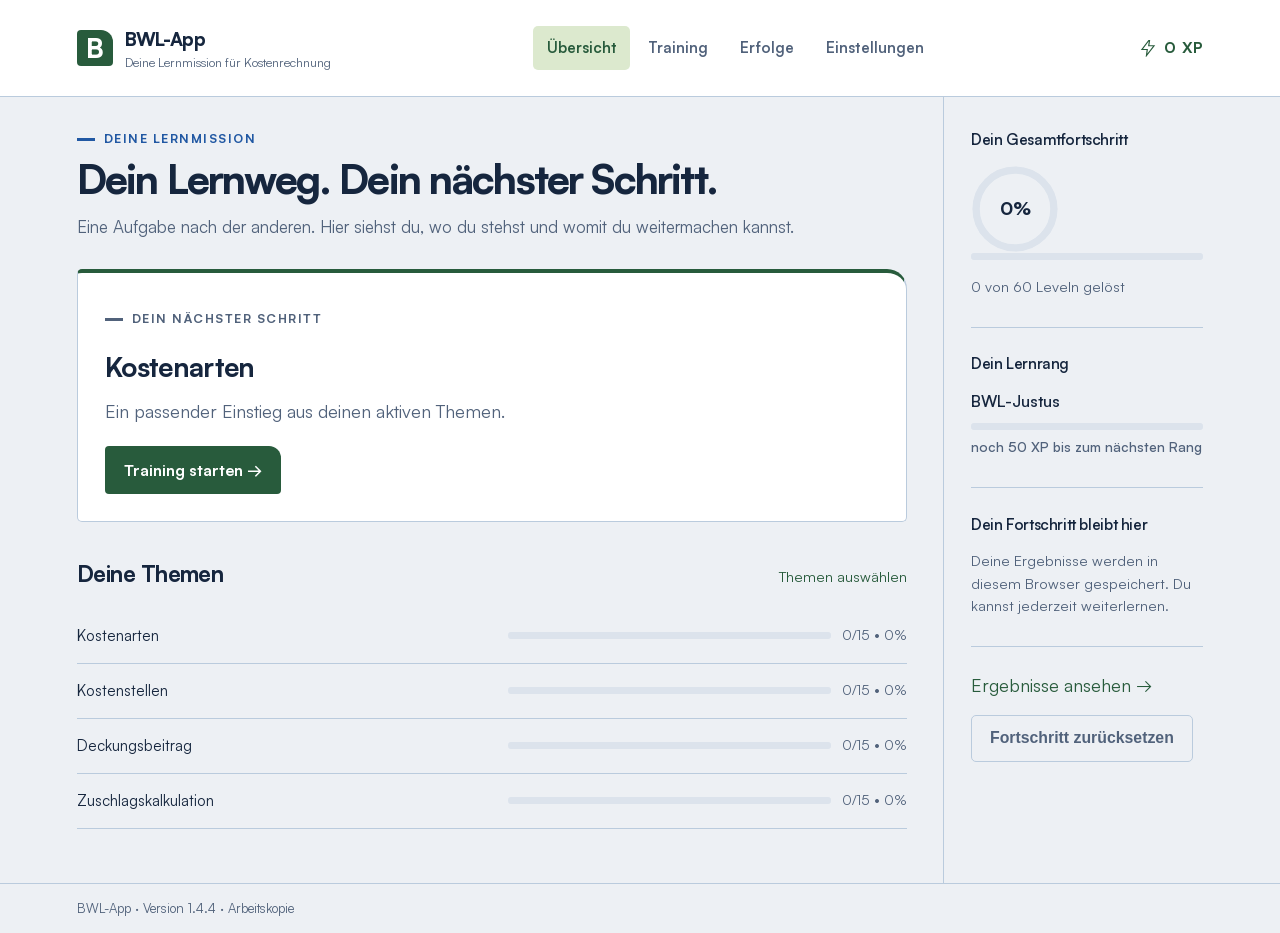
==== commit 0bce068a: "Implement selected Lernmission with calm background and live level path" ====
--- a/index.html
+++ b/index.html
@@ -1,5 +1,5 @@
 <!doctype html>
-<html lang="de" data-design="lernatelier">
+<html lang="de" data-design="lernatelier" data-game-style="mission">
 <head>
   <meta charset="utf-8">
   <meta name="viewport" content="width=device-width, initial-scale=1">
@@ -13,15 +13,16 @@
   <link rel="stylesheet" href="css/style.animations.css">
   <link rel="stylesheet" href="css/style.dashboard.css">
   <link rel="stylesheet" href="css/style.atelier.css">
+  <link rel="stylesheet" href="css/style.mission.css">
 </head>
-<body data-page="dashboard" data-design="lernatelier">
+<body data-page="dashboard" data-design="lernatelier" data-game-style="mission">
   <a class="sr-only skip-link" href="#main-content">Zum Inhalt</a>
   <header class="app atelier-header">
     <div class="container">
       <div class="brand">
         <span class="atelier-brand-mark" aria-hidden="true">B</span>
         <strong class="brand-title">BWL-App</strong>
-        <small class="muted brand-sub">Dein Lernatelier für Kostenrechnung</small>
+        <small class="muted brand-sub">Deine Lernmission für Kostenrechnung</small>
       </div>
       <nav aria-label="Hauptnavigation">
         <ul class="nav">
@@ -31,10 +32,11 @@
           <li><a class="nav-link" href="settings.html">Einstellungen</a></li>
         </ul>
       </nav>
+      <div class="mission-header-xp" aria-label="Gesamtpunkte"><svg viewBox="0 0 24 24" fill="none" stroke="currentColor" stroke-width="1.6" aria-hidden="true"><path d="M13 2 4 14h7l-1 8 10-13h-7l1-7Z"></path></svg><span id="mission-total-xp">0</span> XP</div>
     </div>
   </header>
   <main id="main-content" class="container atelier-container" tabindex="-1">
-    <div class="atelier-layout"><div class="atelier-main"><div class="atelier-page-heading"><p class="atelier-kicker">Dein Lernatelier</p><h1>Ein guter Moment zum Weiterlernen.</h1><p class="atelier-description">Eine Aufgabe nach der anderen. Hier siehst du, wo du stehst und womit du weitermachen kannst.</p></div>
+    <div class="atelier-layout"><div class="atelier-main"><div class="atelier-page-heading"><p class="atelier-kicker">Deine Lernmission</p><h1>Dein Lernweg. Dein nächster Schritt.</h1><p class="atelier-description">Eine Aufgabe nach der anderen. Hier siehst du, wo du stehst und womit du weitermachen kannst.</p></div>
     <div id="notice-disabled" class="mini-card" hidden role="status"><p id="notice-disabled-text"></p><button class="btn ghost" id="btn-notice-close" type="button">Schließen</button></div>
     <section class="atelier-recommendation" aria-labelledby="recommend-topic">
       <p class="atelier-kicker">Dein nächster Schritt</p><h2 id="recommend-topic">–</h2>
@@ -62,6 +64,7 @@
   </div></footer>
   <script defer src="js/topics.js"></script>
   <script defer src="js/progress.js"></script>
+  <script defer src="js/mission.js"></script>
   <script defer src="js/app-shell.js"></script>
   <script defer src="js/quickstart.js"></script>
   <script defer src="js/app.js"></script>
--- a/css/style.mission.css
+++ b/css/style.mission.css
@@ -0,0 +1,253 @@
+/* Lernmission layers the selected game identity over the existing app structure.
+   The page background stays deliberately plain in both themes. */
+html[data-design="lernatelier"][data-game-style="mission"],
+body[data-design="lernatelier"][data-game-style="mission"] {
+  --bg:#edf0f4;
+  --surface:#ffffff;
+  --ink:#16263e;
+  --text:var(--ink);
+  --muted:#51627b;
+  --line:#bacbdd;
+  --line-strong:#8aa3bd;
+  --brand:#285b3c;
+  --brand-ink:#ffffff;
+  --brand-soft:#dce9ce;
+  --mission-blue:#2158a3;
+  --ok:#285b3c;
+  --err:#a13032;
+  --bar:var(--brand);
+  --bar-bg:#dce3ec;
+  --shadow-sm:none;
+  --shadow:none;
+  --shadow-lg:none;
+}
+body[data-design="lernatelier"][data-game-style="mission"][data-theme="dark"] {
+  --bg:#101722;
+  --surface:#1b293e;
+  --ink:#edf3ff;
+  --muted:#a6b8d3;
+  --line:#354963;
+  --line-strong:#6985a8;
+  --brand:#c7f36b;
+  --brand-ink:#172515;
+  --brand-soft:#2c3c22;
+  --mission-blue:#80c7f2;
+  --ok:#c7f36b;
+  --err:#ffb6b3;
+  --bar-bg:#354963;
+}
+body[data-design="lernatelier"][data-game-style="mission"] {
+  background:var(--bg); background-image:none;
+  font-family:var(--font);
+}
+body[data-game-style="mission"] .atelier-header { background:var(--surface); }
+body[data-game-style="mission"] .atelier-header .container { gap:1rem; }
+body[data-game-style="mission"] .atelier-brand-mark {
+  border-radius:4px 12px 4px 4px;
+  font:800 1.5rem/1 var(--font);
+}
+body[data-game-style="mission"] .brand-title { font-weight:800; letter-spacing:-.035em; }
+body[data-game-style="mission"] .nav-link { font-weight:650; border-radius:5px; }
+body[data-game-style="mission"] .mission-header-xp {
+  display:flex; align-items:center; gap:.35rem; color:var(--brand);
+  font-size:.85rem; line-height:1.3; font-weight:750; white-space:nowrap;
+}
+body[data-game-style="mission"] .mission-header-xp svg { width:18px; height:18px; flex:0 0 auto; }
+body[data-game-style="mission"] h1 {
+  font:800 clamp(1.9rem,3.2vw,2.6rem)/1.08 var(--font);
+  letter-spacing:-.045em;
+}
+body[data-game-style="mission"] h2,
+body[data-game-style="mission"] h3 { font-weight:750; letter-spacing:-.025em; }
+body[data-game-style="mission"] .atelier-kicker {
+  display:flex; flex-wrap:wrap; align-items:center; gap:.5rem;
+  color:var(--mission-blue); font-weight:750; letter-spacing:.12em;
+}
+body[data-game-style="mission"] .atelier-kicker::before {
+  content:""; width:18px; height:3px; background:currentColor; flex:0 0 auto;
+}
+body[data-game-style="mission"] .atelier-main { padding-top:1.8rem; }
+body[data-game-style="mission"] .atelier-sidebar { padding-top:1.8rem; }
+body[data-game-style="mission"] .card,
+body[data-game-style="mission"] .mini-card,
+body[data-game-style="mission"] .atelier-worksheet,
+body[data-game-style="mission"] .atelier-recommendation {
+  border-radius:5px 20px 5px 5px; box-shadow:none;
+}
+body[data-game-style="mission"] .card:hover,
+body[data-game-style="mission"] .mini-card:hover { box-shadow:none; }
+body[data-game-style="mission"][data-page="train"] .atelier-layout {
+  grid-template-columns:230px minmax(0,1fr); gap:1.5rem;
+  align-items:start; padding-top:1.8rem; padding-bottom:2.2rem;
+}
+body[data-game-style="mission"][data-page="train"] .atelier-main {
+  grid-column:2; grid-row:1; padding:0; min-width:0;
+}
+body[data-game-style="mission"][data-page="train"] .atelier-sidebar {
+  grid-column:1; grid-row:1; padding:0; border:0;
+}
+body[data-game-style="mission"] .mission-hero {
+  position:relative; display:grid; grid-template-columns:minmax(0,1fr) auto;
+  column-gap:1rem; align-items:start;
+  padding:1.35rem; margin:0 0 1.3rem;
+  border:1px solid var(--line); border-radius:5px 20px 5px 5px;
+  background:#17263c; color:#f0f5ff;
+}
+body[data-game-style="mission"] .mission-hero > * { grid-column:1; min-width:0; }
+body[data-game-style="mission"] .mission-hero h1 { margin:.6rem 0 .8rem; font-size:clamp(1.85rem,3vw,2.4rem); }
+body[data-game-style="mission"] .mission-hero .atelier-kicker { color:#9cceee; }
+body[data-game-style="mission"] .mission-hero .atelier-session-meta,
+body[data-game-style="mission"] .mission-hero .atelier-description {
+  color:#bacde4; margin:0; font-size:.8rem;
+}
+body[data-game-style="mission"] .mission-hero::after {
+  content:attr(data-level); grid-column:2; grid-row:1 / 4;
+  color:#7895b8; font:800 clamp(2.7rem,5vw,4rem)/1 var(--font);
+  letter-spacing:-.065em; align-self:start; margin-top:.15rem;
+}
+body[data-game-style="mission"] .atelier-worksheet {
+  border-top:4px solid var(--mission-blue); background:var(--surface);
+}
+body[data-game-style="mission"] #bab-wrapper h3 { font-weight:750; letter-spacing:-.025em; }
+body[data-game-style="mission"] .atelier-equation { align-items:stretch; gap:.5rem; }
+body[data-game-style="mission"] .atelier-quantity {
+  display:flex; flex-direction:column; justify-content:flex-end;
+  gap:.35rem; padding:.85rem .65rem;
+  background:var(--bg); border:0; border-radius:6px;
+}
+body[data-game-style="mission"] .atelier-quantity:first-child { color:var(--mission-blue); }
+body[data-game-style="mission"] .atelier-quantity strong {
+  font:800 clamp(1.4rem,3vw,2rem)/1.12 var(--font); letter-spacing:-.04em;
+}
+body[data-game-style="mission"] .atelier-quantity small { margin-top:0; font-size:.72rem; line-height:1.4; }
+body[data-game-style="mission"] .atelier-unknown { background:var(--brand-soft); color:var(--brand); }
+body[data-game-style="mission"] .atelier-operator { align-self:center; font-weight:600; }
+body[data-game-style="mission"] .mission-packages {
+  display:grid; grid-template-columns:repeat(5,minmax(0,1fr));
+  gap:3px; width:100%; max-width:104px; margin:0 0 .55rem;
+  color:var(--mission-blue);
+}
+body[data-game-style="mission"] .mission-package {
+  display:block; position:relative; width:100%; aspect-ratio:1;
+  border:1.5px solid currentColor; border-radius:2px;
+  background:color-mix(in srgb,var(--mission-blue) 9%,var(--surface));
+}
+body[data-game-style="mission"] .mission-package::after {
+  content:""; position:absolute; top:0; left:42%; width:16%; height:40%;
+  border-left:1px solid currentColor; border-right:1px solid currentColor;
+}
+body[data-game-style="mission"] .atelier-answer-actions { gap:.7rem 1rem; }
+body[data-game-style="mission"] .mission-reward {
+  display:flex; align-items:center; gap:.35rem;
+  color:var(--muted); font-size:.75rem; font-weight:550;
+}
+body[data-game-style="mission"] .mission-reward svg { width:16px; height:16px; flex:0 0 auto; }
+body[data-game-style="mission"] #btn-check { margin-left:auto; border-radius:4px 12px 4px 4px; font-weight:750; padding:.75rem 1.1rem; }
+body[data-game-style="mission"] .atelier-feedback {
+  flex:1 1 100%; padding:.75rem .85rem;
+  background:var(--bg); border-radius:5px; color:var(--ink);
+}
+body[data-game-style="mission"] .atelier-feedback.ok { background:var(--brand-soft); color:var(--ok); }
+body[data-game-style="mission"] .atelier-feedback.err { color:var(--err); }
+body[data-game-style="mission"] .btn { border-radius:5px; font-weight:700; }
+body[data-game-style="mission"] .btn.primary { border-radius:4px 12px 4px 4px; }
+body[data-game-style="mission"] .btn.primary.ok,
+body[data-game-style="mission"] .btn.primary.ok:hover { color:var(--brand-ink); background:var(--ok); border-color:var(--ok); }
+body[data-game-style="mission"] .btn.primary.err,
+body[data-game-style="mission"] .btn.primary.err:hover { color:var(--surface); background:var(--err); border-color:var(--err); }
+body[data-game-style="mission"] .atelier-tools .btn,
+body[data-game-style="mission"] .atelier-calculator summary { color:var(--mission-blue); }
+body[data-game-style="mission"] input,
+body[data-game-style="mission"] select { border-radius:5px; font-weight:600; }
+body[data-game-style="mission"] .mission-route {
+  padding:1.15rem 1rem; border:1px solid var(--line);
+  border-radius:6px 20px 6px 6px; background:var(--surface);
+}
+body[data-game-style="mission"] .mission-route-kicker {
+  margin:0 0 .65rem; color:var(--mission-blue); text-transform:uppercase;
+  font-size:.7rem; font-weight:750; letter-spacing:.09em;
+}
+body[data-game-style="mission"] #mission-topic-label { font-size:1.3rem; line-height:1.2; margin:0; }
+body[data-game-style="mission"] .mission-map {
+  position:relative; isolation:isolate; display:grid;
+  grid-template-columns:repeat(3,minmax(0,1fr));
+  grid-template-rows:repeat(5,35px); gap:15px 0;
+  list-style:none; padding:0; margin:1.35rem 0 1.1rem;
+}
+body[data-game-style="mission"] .mission-map-lines {
+  position:absolute; inset:0; width:100%; height:100%;
+  color:var(--line); pointer-events:none; z-index:-1;
+}
+body[data-game-style="mission"] .mission-map-lines polyline {
+  fill:none; stroke:currentColor; stroke-width:1.5px;
+  vector-effect:non-scaling-stroke;
+}
+body[data-game-style="mission"] .mission-level {
+  display:grid; place-items:center; justify-self:center;
+  width:35px; height:35px; min-width:0;
+  border:1px solid var(--line); border-radius:50%;
+  background:var(--bg); color:var(--muted);
+  font:650 12px/1 var(--font);
+}
+body[data-game-style="mission"] .mission-col-1 { grid-column:1; }
+body[data-game-style="mission"] .mission-col-2 { grid-column:2; }
+body[data-game-style="mission"] .mission-col-3 { grid-column:3; }
+body[data-game-style="mission"] .mission-row-1 { grid-row:1; }
+body[data-game-style="mission"] .mission-row-2 { grid-row:2; }
+body[data-game-style="mission"] .mission-row-3 { grid-row:3; }
+body[data-game-style="mission"] .mission-row-4 { grid-row:4; }
+body[data-game-style="mission"] .mission-row-5 { grid-row:5; }
+body[data-game-style="mission"] .mission-level[data-complete="true"] {
+  background:var(--brand-soft); color:var(--brand); border-color:var(--brand-soft); font-weight:800;
+}
+body[data-game-style="mission"] .mission-level[aria-current="step"] {
+  background:var(--brand); color:var(--brand-ink); border-color:var(--brand);
+  font-weight:800; box-shadow:0 0 0 4px var(--brand-soft);
+}
+body[data-game-style="mission"] #mission-level-summary { margin:0; color:var(--muted); font-size:.75rem; }
+body[data-game-style="mission"] .mission-rank-emblem {
+  display:block; width:42px; height:48px; padding:8px; margin-bottom:.65rem;
+  color:var(--mission-blue); background:var(--surface);
+  border:1px solid var(--line); border-radius:6px 6px 18px 18px;
+}
+body[data-game-style="mission"] .mission-rank .rank-row { font-weight:750; }
+body[data-game-style="mission"] .mission-topics { margin-top:1.2rem; padding-top:1rem; border-top:1px solid var(--line); }
+body[data-game-style="mission"] .mission-topics summary {
+  width:fit-content; min-height:44px; padding:.4rem 0; font-size:.8rem;
+  cursor:pointer; color:var(--mission-blue); font-weight:700;
+}
+body[data-game-style="mission"] .mission-topics .progress .row { grid-template-columns:minmax(0,1fr) auto; }
+body[data-game-style="mission"] .mission-topics .progress .label { grid-column:1 / -1; }
+body[data-game-style="mission"] .mission-topics .progress .bar { grid-column:1; }
+body[data-game-style="mission"] .mission-topics .progress .value { grid-column:2; }
+body[data-game-style="mission"] .bar,
+body[data-game-style="mission"] .progress .track { border-radius:3px; }
+body[data-game-style="mission"] .atelier-recommendation { border:1px solid var(--line); border-top:4px solid var(--brand); background:var(--surface); }
+body[data-game-style="mission"] .atelier-recommendation h2 { font-weight:750; }
+body[data-game-style="mission"] #achievements-graphs .mini-card { border-radius:5px 14px 5px 5px; }
+body[data-game-style="mission"] #stats-head { border-top:4px solid var(--mission-blue); padding-top:1rem; }
+body[data-game-style="mission"] .atelier-settings-grid .mini-card { border-radius:0; }
+
+@media (max-width:900px) {
+  body[data-game-style="mission"] .atelier-header .container { justify-content:flex-start; }
+  body[data-game-style="mission"] .atelier-header nav { width:auto; flex:1 1 100%; order:3; }
+  body[data-game-style="mission"] .mission-header-xp { margin-left:auto; }
+  body[data-game-style="mission"][data-page="train"] .atelier-layout { grid-template-columns:minmax(0,1fr); gap:1.5rem; }
+  body[data-game-style="mission"][data-page="train"] .atelier-main { grid-column:1; grid-row:1; }
+  body[data-game-style="mission"][data-page="train"] .atelier-sidebar { grid-column:1; grid-row:2; }
+  body[data-game-style="mission"] .mission-route { max-width:24rem; }
+}
+@media (max-width:640px) {
+  body[data-game-style="mission"] .mission-hero { padding:1.1rem; column-gap:.6rem; }
+  body[data-game-style="mission"] .mission-hero::after { font-size:2.8rem; }
+  body[data-game-style="mission"] .atelier-quantity { padding:.75rem .45rem; }
+  body[data-game-style="mission"] .atelier-quantity strong { font-size:1.45rem; }
+  body[data-game-style="mission"] .atelier-worksheet { padding:1.1rem; }
+  body[data-game-style="mission"] .mission-header-xp { font-size:.8rem; }
+}
+/* Match the existing enlarged-type reflow instead of forcing a horizontal equation. */
+@container (max-width:12rem) {
+  body[data-game-style="mission"] .atelier-equation { grid-template-columns:minmax(0,1fr); gap:.4rem; }
+  body[data-game-style="mission"] .atelier-operator { text-align:center; }
+  body[data-game-style="mission"] .mission-packages { max-width:104px; }
+}
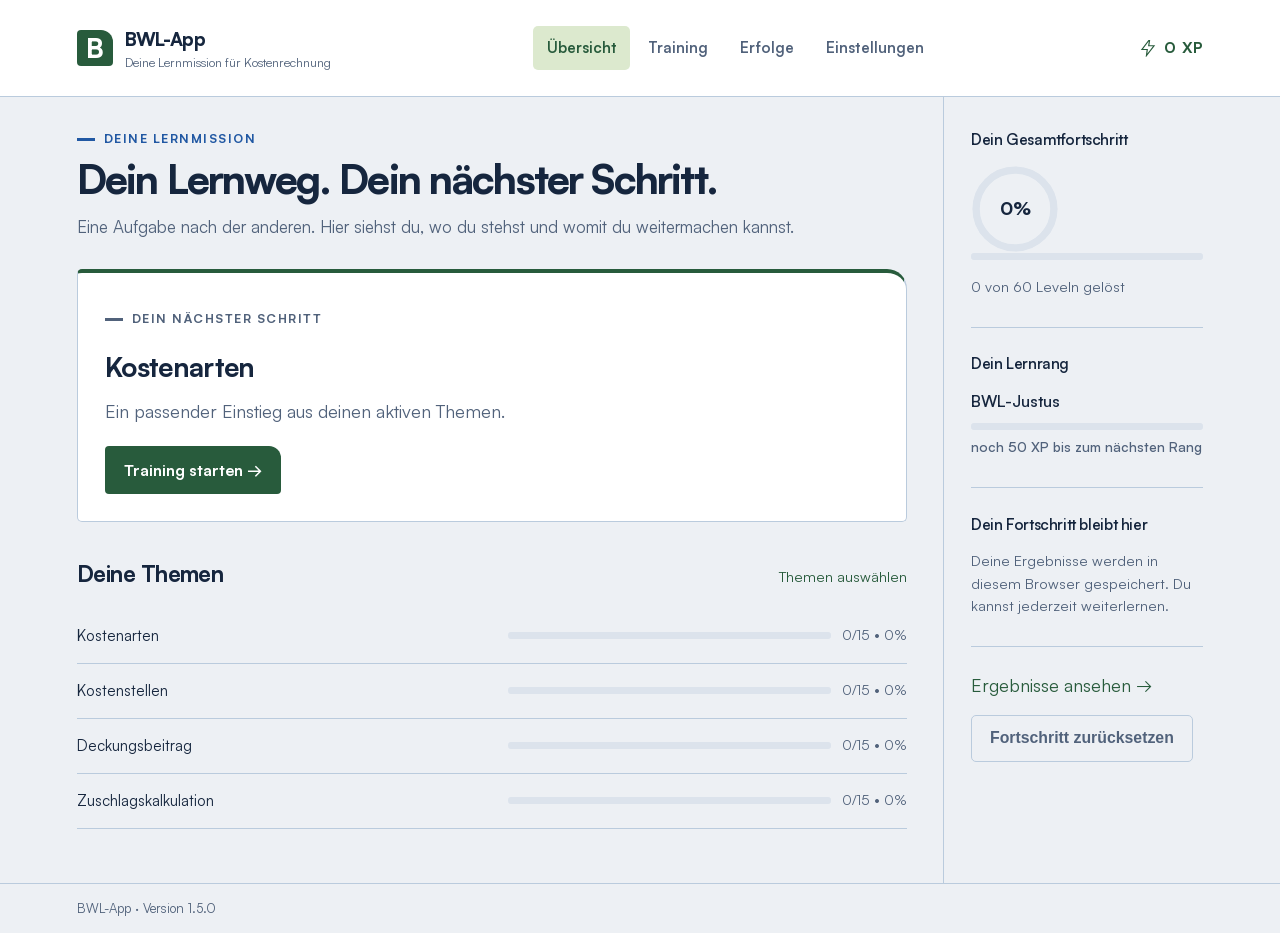
==== commit 30f6070f: "Prepare Lernmission 1.5.0 for approved GitHub Pages publication" ====
--- a/index.html
+++ b/index.html
@@ -2,6 +2,8 @@
 <html lang="de" data-design="lernatelier" data-game-style="mission">
 <head>
   <meta charset="utf-8">
+  <meta http-equiv="Content-Security-Policy" content="default-src 'self'; base-uri 'self'; object-src 'none'; script-src 'self'; script-src-attr 'none'; script-src-elem 'self'; style-src 'self'; style-src-attr 'none'; style-src-elem 'self'; img-src 'self' data:; font-src 'self'; connect-src 'self'; form-action 'self'; worker-src 'none'; manifest-src 'none'; upgrade-insecure-requests">
+  <meta name="referrer" content="strict-origin-when-cross-origin">
   <meta name="viewport" content="width=device-width, initial-scale=1">
   <meta name="color-scheme" content="light dark">
   <title>Übersicht · BWL-App</title>
